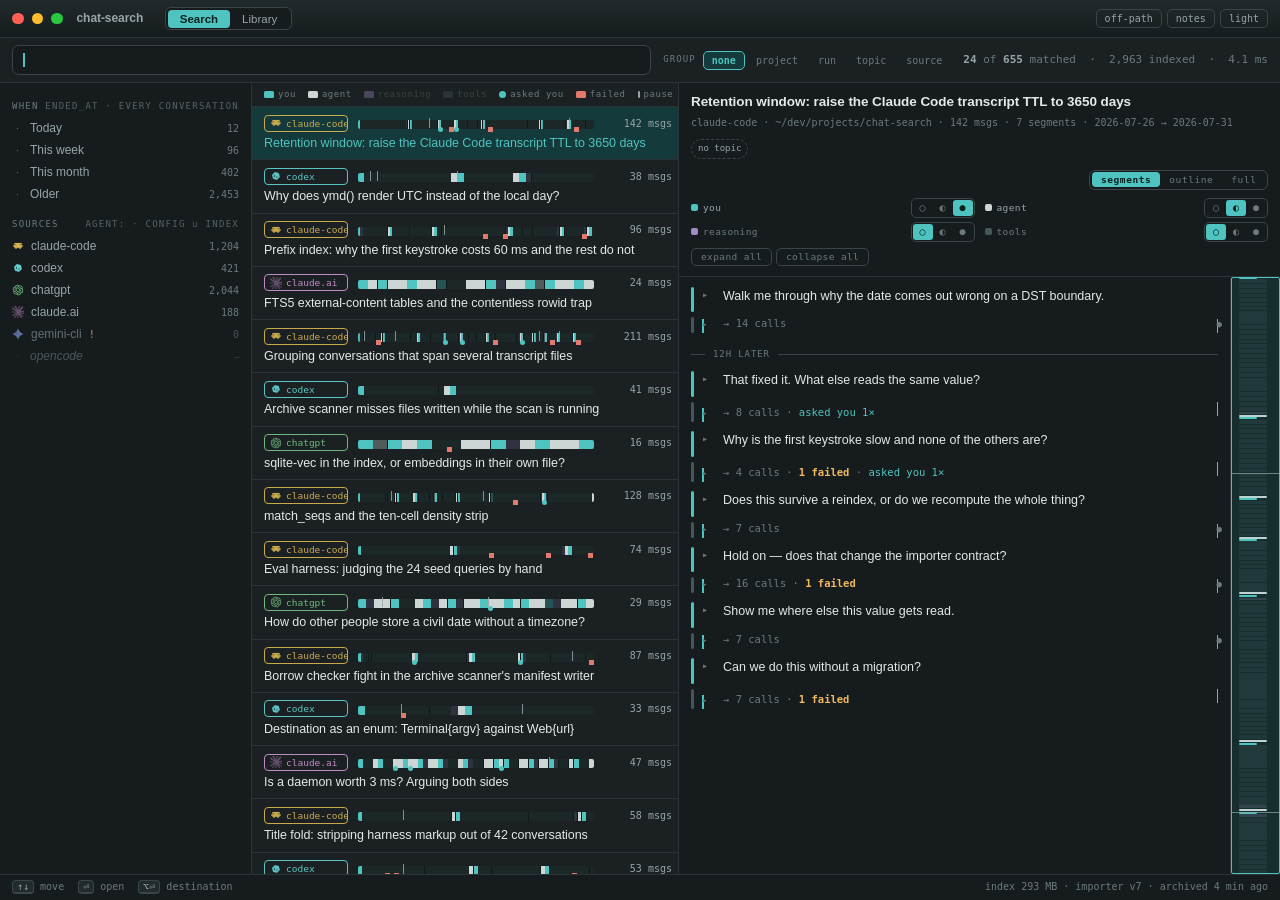
==== poc/ui/index.html @ 69c5f54f "poc(ui): interface prototype for a native surface, measured against the real index A throwaway mock " ====
<!doctype html>
<html lang="en">
<head>
<meta charset="utf-8" />
<meta name="viewport" content="width=device-width, initial-scale=1" />
<title>chat-search</title>
<meta name="description" content="Interface prototype for chat-search: a dense native surface over a personal AI conversation archive." />
<link rel="stylesheet" href="styles.css" />
</head>
<body>

<div class="app">

  <header class="tbar">
    <div class="lights"><i></i><i></i><i></i></div>
    <span class="tbar-title">chat-search</span>

    <!-- Two places, not four. Projects and Sittings were GROUP BY over the same set, so
         they became a control on the list; Library is the only genuinely different
         thing here, because it is the only part not derived from the index. -->
    <div class="views" id="views" role="group" aria-label="View" data-anno="views">
      <button type="button" data-view="search" aria-pressed="true">Search</button>
      <button type="button" data-view="library" aria-pressed="false">Library</button>
    </div>

    <div class="tbar-right">
      <button class="chip" id="btn-offpath" type="button" aria-pressed="false">off-path</button>
      <button class="chip warm" id="btn-anno" type="button" aria-pressed="false">notes</button>
      <button class="chip" id="btn-theme" type="button">light</button>
    </div>
  </header>

  <div class="sbar" id="sbar">
    <div class="qbox" id="qbox"></div>
    <div class="group" id="group" role="group" aria-label="Group by"></div>
    <div class="stat" id="stat"></div>
  </div>

  <div class="body">
    <aside class="sidebar" id="side"></aside>
    <main class="main" id="main"></main>
  </div>

  <footer class="fbar" id="fbar"></footer>

</div>

<div class="anno" id="anno" hidden></div>

<!-- Optional: written by export.py, gitignored. Absent by default; the prototype
     falls back to fixtures. A 404 here is expected and harmless. -->
<script src="real-data.js"></script>
<script src="data.js"></script>
<script src="app.js"></script>
</body>
</html>
---- poc/ui/styles.css ----
/* =============================================================================
   chat-search — interface prototype
   =============================================================================

   This is a mockup, not a document about one. The app fills the viewport; nothing
   scrolls except the panes that would scroll in the real thing.

   It renders in the system UI face at native metrics on purpose. Set a native app
   mock in a display face and it stops telling the truth about density, which is the
   only reason it exists. The one exception is the annotation overlay, which is
   commentary rather than product and is set in a serif so it reads as such.

   No CDN, no webfonts, no build step. macOS system faces with real fallbacks.
   ============================================================================= */

:root {
  color-scheme: dark;

  --bg:       #1b2123;
  --panel:    #161c1e;
  --panel-2:  #212a2c;
  --panel-3:  #283335;
  --ink:      #e3e9e9;
  --ink-2:    #97a5a6;
  --ink-3:    #6b7a7b;
  --rule:     #2a3335;
  --rule-2:   #3a4547;

  --sel:      #4ec3c0;
  --sel-bg:   #143a3b;
  --sel-ink:  #06201f;
  --hit:      #f0b95f;
  --hit-bg:   #4a3512;
  --err:      #e2796c;
  --ok:       #6fc98a;

  /* Four categories, four hues. Tools stay the quietest because they are 91% of the
     volume; prose is the signal. Amber is reserved for match, red for failure. */
  --k-user:   #4ec3c0;
  --k-agent:  #cdd6d4;
  --k-reason: #a58bc4;
  --k-tool:   #46565a;
  --k-tool-ink: #8fa0a3;
  --map-bg:   #10191a;

  /* Source marks. Rendered as CSS masks tinted with the palette above rather than as
     full-colour logos: two of the five ship as white-on-transparent (invisible on a
     light ground) and one ships on an opaque white square. Masking also keeps §7's rule
     that source identity is a discriminable categorical encoding, not brand colour —
     and it means the icon inherits the row's colour, so shape, hue and text label are
     three redundant channels rather than one.

     Inlined as data URIs because Chrome refuses file:// subresources, and this prototype
     has to open from disk without a server — the same constraint that made real-data a
     script rather than JSON. Regenerate with poc/ui/icons.py. */
  --ico-claude: url("[data-uri]");
  --ico-claude-code: url("[data-uri]");
  --ico-chatgpt: url("[data-uri]");
  --ico-codex: url("[data-uri]");
  --ico-gemini: url("[data-uri]");

  --src-claude-code: #d9b551;
  --src-codex:       #5fd3d0;
  --src-chatgpt:     #74c884;
  --src-claude-ai:   #cf93d4;
  --src-gemini:      #86abf3;

  --ui:     -apple-system, "SF Pro Text", "Helvetica Neue", sans-serif;
  --mono:   ui-monospace, "SF Mono", SFMono-Regular, Menlo, Consolas, monospace;
  --serif:  "Hoefler Text", "Iowan Old Style", Palatino, Georgia, serif;

  --ease: cubic-bezier(0.22, 0.61, 0.36, 1);
}

:root.light {
  color-scheme: light;

  --bg:       #fdfdfc;
  --panel:    #f1f4f4;
  --panel-2:  #e7ebeb;
  --panel-3:  #dbe1e1;
  --ink:      #101a1c;
  --ink-2:    #55666a;
  --ink-3:    #8a999b;
  --rule:     #dfe4e4;
  --rule-2:   #c4cdcd;

  --sel:      #0b5d63;
  --sel-bg:   #d6e8e8;
  --sel-ink:  #ffffff;
  --hit:      #a96a06;
  --hit-bg:   #ffe9b8;
  --err:      #a3322a;
  --ok:       #2f7a3e;

  --k-user:   #0b5d63;
  --k-agent:  #55666a;
  --k-reason: #7d5ba6;
  --k-tool:   #c8d2d2;
  --k-tool-ink: #5d6d70;
  --map-bg:   #eaeeee;

  --src-claude-code: #8a6a00;
  --src-codex:       #14707a;
  --src-chatgpt:     #2f7a3e;
  --src-claude-ai:   #8c4a93;
  --src-gemini:      #2b5bb5;
}

*, *::before, *::after { box-sizing: border-box; }

html, body {
  height: 100%;
  margin: 0;
  overflow: hidden;
}

body {
  background: var(--bg);
  color: var(--ink);
  font-family: var(--ui);
  font-size: 12.5px;
  line-height: 1.45;
  -webkit-font-smoothing: antialiased;
}

button { font-family: inherit; }

:focus-visible { outline: 2px solid var(--sel); outline-offset: -2px; border-radius: 3px; }

::-webkit-scrollbar { width: 9px; height: 9px; }
::-webkit-scrollbar-thumb { background: var(--rule-2); border-radius: 5px; }
::-webkit-scrollbar-track { background: transparent; }

/* ================================================================ shell === */

.app {
  height: 100%;
  display: grid;
  grid-template-rows: 38px auto 1fr 26px;
}

/* ------------------------------------------------------------ title bar --- */

.tbar {
  display: flex;
  align-items: center;
  gap: 12px;
  padding: 0 12px;
  background: linear-gradient(180deg, var(--panel-2), var(--panel));
  border-bottom: 1px solid var(--rule);
}

.lights { display: flex; gap: 8px; }
.lights i { width: 11.5px; height: 11.5px; border-radius: 50%; display: block; }
.lights i:nth-child(1) { background: #ff5f57; }
.lights i:nth-child(2) { background: #febc2e; }
.lights i:nth-child(3) { background: #28c840; }

.tbar-title {
  font-size: 12px;
  font-weight: 600;
  color: var(--ink-2);
  letter-spacing: -0.005em;
  margin-left: 2px;
}

/* view switcher — a real segmented control */
.views {
  display: inline-flex;
  background: var(--panel);
  border: 1px solid var(--rule-2);
  border-radius: 6px;
  padding: 1.5px;
  margin-left: 10px;
}

.views button {
  font-size: 11.5px;
  padding: 3px 12px;
  border: 0;
  border-radius: 4px;
  background: transparent;
  color: var(--ink-2);
  cursor: pointer;
  transition: background 0.14s var(--ease), color 0.14s var(--ease);
}
.views button:hover { color: var(--ink); }
.views button[aria-pressed="true"] {
  background: var(--sel);
  color: var(--sel-ink);
  font-weight: 600;
}

.tbar-right { margin-left: auto; display: flex; align-items: center; gap: 5px; }

.chip {
  font-family: var(--mono);
  font-size: 10px;
  color: var(--ink-2);
  background: transparent;
  border: 1px solid var(--rule-2);
  border-radius: 5px;
  padding: 3px 8px;
  cursor: pointer;
  transition: background 0.14s var(--ease), color 0.14s var(--ease), border-color 0.14s var(--ease);
}
.chip:hover { border-color: var(--ink-3); color: var(--ink); }
.chip[aria-pressed="true"] { background: var(--sel); border-color: var(--sel); color: var(--sel-ink); }
.chip.warm[aria-pressed="true"] { background: var(--hit); border-color: var(--hit); color: #2a1c04; }

/* ---------------------------------------------------------- search bar --- */

.sbar {
  display: flex;
  align-items: center;
  gap: 12px;
  padding: 7px 12px;
  border-bottom: 1px solid var(--rule);
  background: var(--bg);
}
.sbar[hidden] { display: none; }

.qbox {
  flex: 1;
  display: flex;
  align-items: center;
  gap: 5px;
  min-height: 30px;
  padding: 4px 10px;
  background: var(--panel);
  border: 1px solid var(--rule-2);
  border-radius: 7px;
  box-shadow: inset 0 1px 2px rgba(0,0,0,0.14);
  font-family: var(--mono);
  font-size: 12px;
}

.caret { width: 1.5px; height: 14px; background: var(--sel); animation: blink 1.15s steps(1) infinite; }
@keyframes blink { 50% { opacity: 0; } }

.tok {
  display: inline-flex;
  align-items: center;
  gap: 2px;
  border-radius: 4px;
  padding: 1.5px 3px 1.5px 6px;
  white-space: nowrap;
}
.tok.free  { color: var(--ink); padding-left: 0; }
.tok.facet { background: var(--sel-bg); color: var(--sel); }
.tok.facet b { font-weight: 600; opacity: 0.7; }
.tok.bad   { color: var(--err); text-decoration: line-through; }

/* A narrowing with no grammar in cs_core::query. It still belongs in the line — it is
   narrowing the list — but it cannot be typed, copied out or replayed, and a token that
   looks identical to `agent:` would claim otherwise. */
.tok.nogram {
  background: transparent;
  color: var(--ink-2);
  border: 1px dashed var(--rule-2);
  padding-top: 0.5px;
  padding-bottom: 0.5px;
}
.tok.nogram b { color: var(--ink-3); }

.tok .x {
  border: 0;
  background: transparent;
  color: currentColor;
  font-size: 12px;
  line-height: 1;
  padding: 0 3px;
  cursor: pointer;
  opacity: 0.5;
}
.tok .x:hover { opacity: 1; }

/* Grouping sits beside the query it modifies, not with the views: it is a property of
   this list, not a place to go. */
.group { display: inline-flex; align-items: center; gap: 2px; flex: none; }
.group[hidden] { display: none; }
.group-l {
  font-family: var(--mono);
  font-size: 9px;
  letter-spacing: 0.12em;
  text-transform: uppercase;
  color: var(--ink-3);
  margin-right: 5px;
}
.group button {
  font-family: var(--mono);
  font-size: 10px;
  padding: 3px 8px;
  border: 1px solid transparent;
  border-radius: 5px;
  background: transparent;
  color: var(--ink-3);
  cursor: pointer;
}
.group button:hover { color: var(--ink); border-color: var(--rule-2); }
.group button[aria-pressed="true"] {
  background: var(--sel-bg);
  border-color: var(--sel);
  color: var(--sel);
  font-weight: 600;
}

.stat {
  font-family: var(--mono);
  font-size: 11px;
  color: var(--ink-3);
  white-space: nowrap;
  font-variant-numeric: tabular-nums;
}
.stat b { color: var(--ink-2); font-weight: 600; }

/* ---------------------------------------------------------------- body --- */

.body { display: grid; grid-template-columns: 252px 1fr; min-height: 0; }
/* Library is not a view of the conversation set, so the facets do not narrow it. Drawing
   them beside it would repeat the defect this pass exists to fix: controls that look
   live and are not. */
.body.solo { grid-template-columns: 1fr; }
.sidebar[hidden] { display: none; }

.sidebar {
  background: var(--panel);
  border-right: 1px solid var(--rule);
  overflow-y: auto;
  padding: 4px 0 12px;
}

.main { min-width: 0; overflow: hidden; display: flex; flex-direction: column; }

/* ------------------------------------------------------------- sidebar --- */

.side-h {
  display: flex;
  align-items: center;
  font-family: var(--mono);
  font-size: 9px;
  letter-spacing: 0.14em;
  text-transform: uppercase;
  color: var(--ink-3);
  padding: 13px 12px 4px;
}
.side-h span:last-child { margin-left: auto; opacity: 0.75; }

.srow {
  display: flex;
  align-items: center;
  gap: 7px;
  width: 100%;
  text-align: left;
  padding: 4px 12px;
  background: transparent;
  border: 0;
  color: var(--ink-2);
  font-size: 12px;
  cursor: pointer;
  transition: background 0.12s var(--ease), color 0.12s var(--ease);
}
.srow:hover { background: var(--panel-2); color: var(--ink); }
.srow[aria-pressed="true"] { background: var(--sel-bg); color: var(--sel); font-weight: 600; }
.srow .n {
  margin-left: auto;
  font-family: var(--mono);
  font-size: 10px;
  color: var(--ink-3);
  font-variant-numeric: tabular-nums;
}
.srow.zero { opacity: 0.6; }
.srow.zero .warn { color: var(--hit); font-family: var(--mono); font-weight: 700; font-size: 10px; }
.srow.unconfigured { opacity: 0.42; font-style: italic; cursor: default; }

.swatch { width: 8px; height: 8px; border-radius: 2px; flex: none; }
.glyph { width: 11px; flex: none; font-size: 9px; color: var(--ink-3); text-align: center; }

/* ---------------------------------------------------- topic chips -------- */

.tgroup { padding: 0 10px 8px; }
.gname {
  display: block; font-family: var(--mono); font-size: 8.5px;
  letter-spacing: 0.12em; text-transform: uppercase;
  color: var(--ink-3); opacity: 0.72; margin: 5px 0 4px;
}

.tchip {
  display: inline-flex; align-items: baseline; gap: 5px;
  font-family: var(--mono); font-size: 9.5px; line-height: 1.5;
  padding: 2.5px 7px; margin: 0 3px 3px 0;
  border: 1px solid var(--rule-2); border-radius: 11px;
  background: transparent; color: var(--ink-2); cursor: pointer;
  max-width: 100%;
}
.tchip:hover { border-color: var(--ink-3); color: var(--ink); }
.tchip.on { background: var(--sel); border-color: var(--sel); color: var(--sel-ink); font-weight: 600; }
.tchip.dim { opacity: 0.4; }
.tchip .nm { overflow: hidden; text-overflow: ellipsis; white-space: nowrap; }
.tchip .c { opacity: 0.6; flex: none; }
.tchip.sm { font-size: 9px; padding: 2px 6px; }
.tchip.ghost { border-style: dashed; cursor: default; }

.srow.clearall { color: var(--hit); font-family: var(--mono); font-size: 10px; }

.pv-tags { margin-top: 8px; }

/* --------------------------------------------- timeline bottom drawer ---- */

.tldrawer {
  border-top: 1px solid var(--rule);
  background: var(--panel);
  padding: 7px 12px 9px;
}
.tld-h {
  display: flex; align-items: center; gap: 10px;
  font-family: var(--mono); font-size: 9.5px; color: var(--ink-3);
  margin-bottom: 6px;
}
.tld-h b { color: var(--ink-2); font-weight: 600; }
.tld-h .sp { margin-left: auto; }
.tld-btn {
  font-family: var(--mono); font-size: 9px; padding: 2px 7px; border-radius: 4px;
  border: 1px solid var(--rule-2); background: transparent; color: var(--ink-3); cursor: pointer;
}
.tld-btn:hover { color: var(--ink); border-color: var(--ink-3); }
.tld-btn.on { background: var(--sel); border-color: var(--sel); color: var(--sel-ink); }

.tld-track {
  position: relative; height: 42px;
  background: var(--map-bg); border: 1px solid var(--rule);
  border-radius: 5px; cursor: ew-resize; overflow: hidden;
}
/* Hits sit above the baseline, everything else below it: the drawer answers "when did
   this query land" as well as "when was I working". */
.tld-track .base { position: absolute; left: 0; right: 0; top: 50%; height: 1px; background: var(--rule-2); }
.tld-mark { position: absolute; width: 2px; border-radius: 1px; opacity: 0.85; }
.tld-mark.hit { background: var(--hit); }
.tld-sel {
  position: absolute; top: 0; bottom: 0;
  border-left: 1px solid var(--sel); border-right: 1px solid var(--sel);
  background: color-mix(in srgb, var(--sel) 13%, transparent);
}
.tld-ax { display: flex; justify-content: space-between; font-family: var(--mono);
          font-size: 8.5px; color: var(--ink-3); margin-top: 3px; }

/* ==================================================== view: search ======== */

/* 620 / 602: the title moved off the column grid onto its own line, so the list needs
   less width and the preview reaches a real reading measure (78ch at 12px). */
.searchshell { display: grid; grid-template-rows: minmax(0,1fr) auto; min-height: 0; flex: 1; }
.panes { display: grid; grid-template-columns: minmax(340px, 1fr) 602px; min-height: 0; }

.col { display: flex; flex-direction: column; min-width: 0; overflow: hidden; }
.col.preview { background: var(--panel); border-left: 1px solid var(--rule); }

.list { flex: 1; overflow-y: auto; }

.row {
  display: block;
  width: 100%;
  text-align: left;
  padding: 7px 12px 8px;
  background: transparent;
  border: 0;
  border-bottom: 1px solid var(--rule);
  color: var(--ink);
  cursor: pointer;
  transition: background 0.11s var(--ease);
}
.row:hover { background: var(--panel-2); }
.row[aria-selected="true"] { background: var(--sel-bg); }
.row[aria-selected="true"] .row-title { color: var(--sel); }

/* A grid, not a flex row: dir / msgs / age must sit at the same x on every row so
   the eye can run down a column. */
.row-meta {
  display: grid;
  grid-template-columns: 84px 236px minmax(0, 1fr) 58px 30px 20px;
  align-items: center;
  gap: 10px;
  margin-bottom: 3px;
}

.ico {
  width: 12px; height: 12px; flex: none; display: inline-block;
  background-color: currentColor;
  -webkit-mask: var(--ico) center / contain no-repeat;
  mask: var(--ico) center / contain no-repeat;
}
.ico.lg { width: 15px; height: 15px; }

.badge {
  display: inline-flex;
  align-items: center;
  gap: 4px;
  font-family: var(--mono);
  font-size: 9.5px;
  padding: 1.5px 5px;
  border-radius: 4px;
  border: 1px solid currentColor;
  white-space: nowrap;
  overflow: hidden;
  text-overflow: ellipsis;
  text-align: center;
  opacity: 0.92;
}

.dir, .msgs, .age {
  font-family: var(--mono);
  font-size: 10px;
  color: var(--ink-2);
  white-space: nowrap;
  font-variant-numeric: tabular-nums;
  overflow: hidden;
}
.msgs, .age { text-align: right; }
.fork { font-family: var(--mono); font-size: 10px; color: var(--ink-3); text-align: right; }

.row-title {
  font-size: 12.5px;
  font-weight: 500;
  line-height: 1.3;
  letter-spacing: -0.004em;
  white-space: nowrap;
  overflow: hidden;
  text-overflow: ellipsis;
}

/* Line 3: the true best match, framed with its provenance. 66-85% of hits land in
   tool traffic, so without the frame this reads as naked log spew. */
.row-snip {
  margin-top: 3px;
  font-size: 11.5px;
  line-height: 1.35;
  color: var(--ink-2);
  display: flex;
  gap: 6px;
  white-space: nowrap;
  overflow: hidden;
}
.row-snip .sig { flex: none; color: var(--ink-3); font-family: var(--mono); font-size: 10px; }
.row-snip .prov {
  flex: none;
  font-family: var(--mono);
  font-size: 10px;
  color: var(--k-tool-ink);
  background: var(--panel-2);
  border-radius: 3px;
  padding: 0 4px;
}
.row-snip .frag { overflow: hidden; text-overflow: ellipsis; font-style: italic; }
.row-snip mark { font-style: normal; }

/* ------------------------------------------------------------ the ribbon --- */
/* One graphic, two channels. Body is shape and is query-independent; ticks are
   matches and vanish when there is no query. Notches are >4h pauses or resumes. */

.ribbon { position: relative; width: 236px; height: 18px; }

.rb-track {
  position: absolute;
  left: 0; right: 0;
  top: 6px;
  height: 9px;
  background: var(--map-bg);
  border-radius: 2px;
  overflow: hidden;
}

.rb-band { position: absolute; top: 0; bottom: 0; }
.rb-band.user   { background: var(--k-user); }
.rb-band.agent  { background: var(--k-agent); }
.rb-band.tool   { background: var(--k-tool); }
.rb-band.reason { background: var(--k-reason); }
.rb-band.off    { opacity: 0.35; }
/* Hidden in the preview, still on the map — dimmed so the axis stays comparable
   between rows. */
.rb-band.dim    { opacity: 0.22; }

.rb-tick { position: absolute; top: 0; width: 2px; height: 4px; background: var(--hit); border-radius: 1px; }

.rb-mark { position: absolute; bottom: 0; height: 5px; width: 5px; font-size: 0; }
.rb-mark.q { background: var(--sel); border-radius: 50%; }
.rb-mark.x { background: var(--err); }

.rb-notch { position: absolute; top: 4px; bottom: 4px; width: 1px; background: var(--ink-2); opacity: 0.85; }

.ribbon-key {
  display: flex;
  gap: 12px;
  padding: 5px 12px;
  border-bottom: 1px solid var(--rule);
  font-family: var(--mono);
  font-size: 9px;
  letter-spacing: 0.06em;
  color: var(--ink-3);
  align-items: center;
}
.ribbon-key i { display: inline-block; width: 10px; height: 7px; border-radius: 1.5px; margin-right: 4px; vertical-align: -1px; }
.ribbon-key span { white-space: nowrap; }

/* ------------------------------------------------------------- preview --- */

.pv-head { padding: 10px 12px; border-bottom: 1px solid var(--rule); }
.pv-title { font-size: 13.5px; font-weight: 600; line-height: 1.3; letter-spacing: -0.005em; }
.pv-meta {
  font-family: var(--mono);
  font-size: 10px;
  color: var(--ink-3);
  margin-top: 5px;
  font-variant-numeric: tabular-nums;
}
.zoom { display: inline-flex; border: 1px solid var(--rule-2); border-radius: 6px; padding: 1.5px; margin-left: auto; }
.zoom button {
  font-family: var(--mono);
  font-size: 9.5px;
  letter-spacing: 0.06em;
  padding: 2px 9px;
  border: 0;
  border-radius: 4px;
  background: transparent;
  color: var(--ink-3);
  cursor: pointer;
}
.zoom button:hover { color: var(--ink); }
.zoom button[aria-pressed="true"] { background: var(--sel); color: var(--sel-ink); font-weight: 600; }

/* Per-kind fidelity: the primary control. The three zoom names are presets over
   these same four knobs. */
/* One explicit three-state control per kind, not a cycling chip: going from
   expanded back to collapsed used to require passing through hidden, so there was
   no direct "collapse all the tool calls" gesture. */
.fid {
  display: grid;
  grid-template-columns: repeat(2, minmax(0, 1fr));
  gap: 4px 10px;
  margin-top: 8px;
}

.fid-row { display: flex; align-items: center; gap: 6px; }

.fid-row .nm {
  display: inline-flex; align-items: center; gap: 5px;
  font-family: var(--mono); font-size: 9.5px; letter-spacing: 0.04em;
  color: var(--ink-3);
  flex: 1; min-width: 0;
}
.fid-row .nm i { width: 7px; height: 7px; border-radius: 2px; flex: none; }
.fid-row.on .nm { color: var(--ink-2); }

.fid-seg { display: inline-flex; border: 1px solid var(--rule-2); border-radius: 5px; padding: 1px; flex: none; }
.fid-seg button {
  font-family: var(--mono); font-size: 10px; line-height: 1;
  width: 20px; height: 16px;
  border: 0; border-radius: 3px;
  background: transparent; color: var(--ink-3); cursor: pointer;
  transition: background 0.13s var(--ease), color 0.13s var(--ease);
}
.fid-seg button:hover { color: var(--ink); }
.fid-seg button[aria-pressed="true"] { background: var(--sel); color: var(--sel-ink); }

.fid-all { display: flex; gap: 4px; margin-top: 6px; }
.fid-all button {
  font-family: var(--mono); font-size: 9.5px; letter-spacing: 0.04em;
  padding: 2.5px 9px;
  border: 1px solid var(--rule-2); border-radius: 5px;
  background: transparent; color: var(--ink-3); cursor: pointer;
}
.fid-all button:hover { border-color: var(--ink-3); color: var(--ink); }

/* A message whose level was overridden by clicking it directly. */
.blk .txt { cursor: pointer; }
.blk.ovr .gut { box-shadow: inset 0 0 0 1px var(--hit); }

.pv { display: grid; grid-template-columns: 1fr 50px; flex: 1; min-height: 0; }
.pv-body { overflow-y: auto; padding: 10px 12px 40px; font-size: 12.5px; }

/* Gutter spine: the categorical channel, so text contrast can stay identical for
   user and assistant. me9.1.1 — "do not privilege user turns". */
.blk { display: grid; grid-template-columns: 3px 13px minmax(0, 1fr); gap: 8px; margin-bottom: 2px; }
.blk .gut { border-radius: 2px; }
.blk.user   .gut { background: var(--k-user); }
.blk.agent  .gut { background: var(--k-agent); }
.blk.tool   .gut { background: var(--k-tool); }
.blk.reason .gut { background: var(--k-reason); }
.blk.err    .gut { background: var(--err); }

.blk .sig { font-family: var(--mono); font-size: 10px; color: var(--ink-3); padding-top: 1px; }
.blk .txt { min-width: 0; padding-bottom: 7px; line-height: 1.5; }

/* Equal contrast. Neither role is demoted. */
.blk.user .txt, .blk.agent .txt { color: var(--ink); }
.blk.tool .txt, .blk.reason .txt { font-family: var(--mono); font-size: 10.5px; color: var(--ink-3); }
.blk.err .txt { font-family: var(--mono); font-size: 10.5px; color: var(--err); }
.blk.off { opacity: 0.42; }
.blk.q .txt { color: var(--sel); }

mark { background: var(--hit-bg); color: var(--ink); border-radius: 2px; padding: 0 2px; }

/* structural boundary, drawn where a pause or a resume happened */
.brk {
  display: flex;
  align-items: center;
  gap: 8px;
  margin: 9px 0 10px;
  font-family: var(--mono);
  font-size: 9px;
  letter-spacing: 0.1em;
  text-transform: uppercase;
  color: var(--ink-3);
}
.brk::before, .brk::after { content: ""; height: 1px; background: var(--rule-2); flex: 1; }
.brk::before { max-width: 14px; }

/* segment summary, the coarse zoom stop */
.seg { margin-bottom: 3px; }
.seg-sum {
  display: grid;
  grid-template-columns: 3px 13px minmax(0, 1fr) auto;
  gap: 8px;
  width: 100%;
  text-align: left;
  background: transparent;
  border: 0;
  padding: 3px 0 6px;
  cursor: pointer;
  color: var(--ink-3);
  font-family: var(--mono);
  font-size: 10.5px;
  align-items: baseline;
}
.seg-sum:hover { color: var(--ink-2); }
.seg-sum .gut { background: var(--k-tool); border-radius: 2px; align-self: stretch; }
.seg-sum .caret { font-size: 9px; }
.seg-sum b { color: var(--hit); font-weight: 600; }
.seg-sum i { color: var(--sel); font-style: normal; }

.mm { position: relative; border-left: 1px solid var(--rule); background: var(--map-bg); cursor: pointer; }
.mm-band { position: absolute; left: 8px; border-radius: 1px; }
.mm-band.user   { background: var(--k-user); }
.mm-band.agent  { background: var(--k-agent); }
.mm-band.reason { background: var(--k-reason); }
.mm-band.tool   { background: var(--k-tool); }
.mm-band.off    { opacity: 0.3; }
.mm-band.dim    { opacity: 0.22; }
.mm-hit { position: absolute; right: 3px; width: 8px; height: 2.5px; background: var(--hit); border-radius: 1px; }
.mm-notch { position: absolute; left: 0; right: 0; height: 1px; background: var(--ink-2); opacity: 0.7; }
.mm-view {
  position: absolute; left: 0; right: 0;
  border: 1px solid var(--sel);
  background: color-mix(in srgb, var(--sel) 12%, transparent);
  border-radius: 2px;
  pointer-events: none;
}

/* ================================================ view: workspace ========= */

.ws { flex: 1; overflow-y: auto; padding: 18px 20px 40px; }

.ws-h {
  display: flex;
  align-items: baseline;
  gap: 10px;
  margin: 0 0 12px;
}
.ws-h h2 { margin: 0; font-size: 14px; font-weight: 600; letter-spacing: -0.008em; }
.ws-h .sub {
  font-family: var(--mono);
  font-size: 10px;
  color: var(--ink-3);
  font-variant-numeric: tabular-nums;
}
.ws-h .sub b { color: var(--ink-2); font-weight: 600; }

.ws-sec + .ws-sec { margin-top: 30px; }

.cards { display: grid; grid-template-columns: repeat(auto-fill, minmax(290px, 1fr)); gap: 12px; }

.card {
  border: 1px solid var(--rule);
  border-radius: 9px;
  background: var(--panel);
  padding: 12px 13px 13px;
  display: flex;
  flex-direction: column;
  gap: 9px;
  text-align: left;
  transition: border-color 0.18s var(--ease), transform 0.18s var(--ease), opacity 0.25s var(--ease);
}
.card.collection { cursor: pointer; }
.card.collection:hover { border-color: var(--rule-2); transform: translateY(-1px); }
.card.collection[aria-pressed="true"] { border-color: var(--sel); background: var(--sel-bg); }

/* A proposal is visibly provisional: dashed, and it has to be acted on. */
.card.proposal { border-style: dashed; border-color: var(--rule-2); background: transparent; }
.card.proposal.going { opacity: 0; transform: scale(0.97); }

.card-t { font-size: 13px; font-weight: 600; letter-spacing: -0.005em; line-height: 1.3; }
.card-t .n { font-family: var(--mono); font-weight: 400; font-size: 10.5px; color: var(--ink-3); margin-left: 6px; }

/* the rule, stated rather than implied */
.rule-line {
  font-family: var(--mono);
  font-size: 10px;
  color: var(--ink-3);
  line-height: 1.55;
  background: var(--map-bg);
  border-radius: 5px;
  padding: 6px 8px;
}
.rule-line .q { color: var(--sel); }
.rule-line .p { color: var(--ok); }
.rule-line .x { color: var(--err); }
.rule-line .eq { color: var(--ink-2); }

/* source composition — the cross-tool claim, made visible */
.compo { display: flex; height: 7px; border-radius: 4px; overflow: hidden; gap: 1.5px; }
.compo i { display: block; }

.compo-key { display: flex; flex-wrap: wrap; gap: 4px 11px; font-family: var(--mono); font-size: 9.5px; color: var(--ink-3); }
.compo-key span { display: inline-flex; align-items: center; gap: 4px; }
.compo-key i { width: 7px; height: 7px; border-radius: 2px; }
.compo-key i.ico { width: 11px; height: 11px; border-radius: 0; }

.terms { display: flex; flex-wrap: wrap; gap: 4px; }
.term {
  font-family: var(--mono);
  font-size: 9.5px;
  padding: 2px 6px;
  border-radius: 4px;
  background: var(--panel-2);
  color: var(--ink-2);
}

.card-actions { display: flex; gap: 6px; margin-top: 2px; }

.btn {
  font-size: 11.5px;
  padding: 4px 11px;
  border-radius: 6px;
  border: 1px solid var(--rule-2);
  background: transparent;
  color: var(--ink-2);
  cursor: pointer;
  transition: background 0.14s var(--ease), color 0.14s var(--ease), border-color 0.14s var(--ease);
}
.btn:hover { border-color: var(--ink-3); color: var(--ink); }
.btn.primary { background: var(--sel); border-color: var(--sel); color: var(--sel-ink); font-weight: 600; }
.btn.primary:hover { filter: brightness(1.08); }

.empty {
  border: 1px dashed var(--rule-2);
  border-radius: 9px;
  padding: 22px;
  text-align: center;
  color: var(--ink-3);
  font-size: 12px;
}
.empty b { display: block; color: var(--ink-2); font-weight: 600; margin-bottom: 4px; font-size: 12.5px; }

/* collection detail */
.detail { margin-top: 12px; border: 1px solid var(--sel); border-radius: 9px; overflow: hidden; }
.detail-h {
  display: flex; align-items: center; gap: 10px;
  padding: 9px 12px;
  background: var(--sel-bg);
  border-bottom: 1px solid var(--rule);
}
.detail-h .t { font-size: 12.5px; font-weight: 600; color: var(--sel); }
.detail-h .m { font-family: var(--mono); font-size: 10px; color: var(--ink-2); margin-left: auto; }

.member {
  display: grid;
  grid-template-columns: 84px 1fr 76px 62px;
  gap: 10px;
  align-items: center;
  padding: 5px 12px;
  border-bottom: 1px solid var(--rule);
  font-size: 12px;
}
.member:last-child { border-bottom: 0; }
.member .why {
  font-family: var(--mono);
  font-size: 9.5px;
  padding: 1.5px 5px;
  border-radius: 4px;
  text-align: center;
}
.why.matched { background: var(--sel-bg); color: var(--sel); }
.why.pinned  { background: color-mix(in srgb, var(--ok) 20%, transparent); color: var(--ok); }

/* ================================================== view: projects ======== */
/* An accordion, not master/detail. The header stays a single dense line at every state
   so the list reads as a list; everything the old right-hand pane held moves into the
   band that opens beneath it. */

.pj-list { padding-bottom: 40px; }

.pj { border-bottom: 1px solid var(--rule); }
.pj.open { background: var(--panel-2); }

.pj-head {
  display: grid;
  /* 130px on the date column, not 108: a span crossing a year renders
     "Oct 25 ’25 – Aug 2" and the narrower cell clipped it to "Oct 25 ’25 – Aug". */
  grid-template-columns: 14px minmax(0, 1fr) auto 76px 130px 76px;
  align-items: center;
  gap: 10px;
  width: 100%;
  padding: 8px 12px;
  background: transparent;
  border: 0;
  color: var(--ink);
  text-align: left;
  cursor: pointer;
  transition: background 0.11s var(--ease);
}
.pj-head:hover { background: var(--panel-2); }
.pj.open .pj-head { background: transparent; }

.pj-head .tw {
  font-size: 9px;
  color: var(--ink-3);
  transition: transform 0.13s var(--ease);
  transform-origin: 45% 50%;
}
.pj-head[aria-expanded="true"] .tw { transform: rotate(90deg); color: var(--sel); }

.pj-head .nm {
  font-family: var(--mono);
  font-size: 12px;
  font-weight: 600;
  letter-spacing: -0.01em;
  white-space: nowrap;
  overflow: hidden;
  text-overflow: ellipsis;
}
.pj.open .pj-head .nm { color: var(--sel); }

.pj-head .srcs { display: inline-flex; gap: 3px; }
.badge.tiny { font-size: 0; padding: 2px; gap: 0; border-radius: 3px; }
.badge.tiny .ico { width: 10px; height: 10px; }
.badge.tiny span { display: none; }

.pj-head .cnt, .pj-head .when {
  font-family: var(--mono);
  font-size: 10px;
  color: var(--ink-3);
  font-variant-numeric: tabular-nums;
  white-space: nowrap;
}
.pj-head .cnt { text-align: right; }
.pj-head .cnt b { color: var(--ink); font-weight: 600; }
.pj-head .cnt i { font-style: normal; opacity: 0.65; font-size: 9px; }

/* Activity, not volume: 26 weeks of the sample so a dormant project and a live one are
   distinguishable before you open either. */
.spark { display: inline-flex; align-items: flex-end; gap: 1px; height: 14px; }
.spark i { width: 2px; background: var(--k-agent); border-radius: 0.5px; opacity: 0.75; }
.spark i.z { background: var(--ink-3); opacity: 0.25; }
.pj.open .spark i { opacity: 1; }

.pj-body { padding-bottom: 6px; }

.pj-band {
  padding: 2px 12px 10px 36px;
  border-bottom: 1px solid var(--rule);
  margin-bottom: 2px;
}
.pj-path {
  font-family: var(--mono);
  font-size: 10px;
  color: var(--ink-3);
  margin-bottom: 7px;
  overflow: hidden;
  text-overflow: ellipsis;
  white-space: nowrap;
}
.pj-sec { display: flex; flex-wrap: wrap; align-items: center; gap: 3px; margin-bottom: 5px; }
.pj-sec .gname { margin: 0 6px 0 0; flex: none; width: 38px; }
.pj-sec .tchip { margin: 0; max-width: 260px; }

.pj-nums {
  gap: 14px;
  font-family: var(--mono);
  font-size: 9.5px;
  color: var(--ink-3);
  margin: 7px 0 0;
  padding-left: 44px;
}
.pj-nums .q { color: var(--sel); }
.pj-nums .e { color: var(--err); }

/* A run divider is a label, not a control. Making it collapsible would imply the rows
   under it are optional, and they are the only thing on the screen that is not. */
.pj-run {
  display: flex;
  align-items: center;
  gap: 8px;
  padding: 9px 12px 4px 36px;
  font-family: var(--mono);
  font-size: 9px;
  letter-spacing: 0.08em;
  text-transform: uppercase;
  color: var(--ink-3);
}
.pj-run .d { color: var(--ink-2); }
.pj-run .n { opacity: 0.6; }
.pj-run::after { content: ""; height: 1px; background: var(--rule-2); flex: 1; }

.pj-body .row { padding-left: 36px; border-bottom: 0; }
.pj-body .row:hover { background: var(--panel); }

.pj-more, .pj-tail {
  display: flex;
  align-items: center;
  gap: 8px;
  width: 100%;
  background: transparent;
  border: 0;
  color: var(--ink-3);
  font-family: var(--mono);
  font-size: 10px;
  cursor: pointer;
  text-align: left;
}
.pj-more { padding: 8px 12px 4px 36px; }
.pj-more .go { color: var(--sel); margin-left: auto; }
.pj-more:hover .go { text-decoration: underline; }

.pj-tail { padding: 9px 12px; border-bottom: 1px solid var(--rule); }
.pj-tail:hover { color: var(--ink-2); background: var(--panel-2); }
.pj-tail .tw { font-size: 9px; transition: transform 0.13s var(--ease); }
.pj-tail[aria-expanded="true"] .tw { transform: rotate(90deg); }
.pj-tail .n { margin-left: auto; font-variant-numeric: tabular-nums; }
.pj.small .pj-head { padding-left: 24px; }

/* Bands carry one line of explanation where the number alone would mislead. */
.note-in {
  font-size: 11.5px;
  line-height: 1.55;
  color: var(--ink-3);
  max-width: 74ch;
  display: block;
}

/* A group header can be labelled with what kind of group it is — a mode facet, a
   cross-tool run, the untagged residue — where that changes how to read the count. */
.pj-head .tag {
  font-family: var(--mono);
  font-size: 8.5px;
  letter-spacing: 0.06em;
  text-transform: uppercase;
  padding: 1.5px 5px;
  border-radius: 3px;
  border: 1px solid var(--rule-2);
  color: var(--ink-3);
  flex: none;
}
.pj-head .tag.warn { border-color: var(--hit); color: var(--hit); }

.srow.muted { color: var(--ink-3); font-family: var(--mono); font-size: 10px; }

/* The drawer's way back to the project it belongs to. */
.pv-proj {
  border: 0;
  padding: 0;
  background: transparent;
  font: inherit;
  color: var(--sel);
  cursor: pointer;
  border-bottom: 1px dotted currentColor;
}
.pv-proj:hover { color: var(--ink); }

/* ================================================== view: library ========= */
/* The only surface here that is not derived from the index. Everything else can be
   rebuilt by `rm index.db && cs index`; this is what cannot. */

.library { flex: 1; overflow-y: auto; padding: 16px 20px 40px; max-width: 940px; }

.lib-sec + .lib-sec { margin-top: 26px; }
.lib-h { display: flex; align-items: baseline; gap: 10px; margin-bottom: 9px; }
.lib-h b { font-size: 13px; font-weight: 600; letter-spacing: -0.008em; }
.lib-h span { font-family: var(--mono); font-size: 10px; color: var(--ink-3); }

.lib-row {
  display: grid;
  grid-template-columns: 210px minmax(0, 1fr) 44px auto;
  align-items: center;
  gap: 12px;
  padding: 7px 10px;
  border-bottom: 1px solid var(--rule);
  font-size: 12.5px;
}
.lib-row:hover { background: var(--panel-2); }
.lib-row .t { font-weight: 500; overflow: hidden; text-overflow: ellipsis; white-space: nowrap; }
.lib-row .rule {
  font-family: var(--mono);
  font-size: 10px;
  color: var(--ink-3);
  overflow: hidden;
  text-overflow: ellipsis;
  white-space: nowrap;
}
.lib-row .n {
  font-family: var(--mono);
  font-size: 10px;
  color: var(--ink-2);
  text-align: right;
  font-variant-numeric: tabular-nums;
}
.lib-row .acts { display: inline-flex; gap: 4px; }
.lib-row .acts button {
  font-family: var(--mono);
  font-size: 9.5px;
  padding: 2.5px 8px;
  border-radius: 5px;
  border: 1px solid var(--rule-2);
  background: transparent;
  color: var(--ink-2);
  cursor: pointer;
}
.lib-row .acts button:hover { border-color: var(--sel); color: var(--sel); }
.lib-row .acts button:disabled { opacity: 0.4; cursor: default; }
.lib-row .acts button:disabled:hover { border-color: var(--rule-2); color: var(--ink-2); }

.library .empty { text-align: left; padding: 16px 18px; }
.library .empty span { display: block; max-width: 76ch; line-height: 1.55; }

/* ================================================== view: sittings ======== */

.sittings { flex: 1; overflow-y: auto; padding: 16px 20px 40px; }

.day + .day { margin-top: 26px; }

.day-h {
  display: flex;
  align-items: baseline;
  gap: 10px;
  padding-bottom: 8px;
  border-bottom: 1px solid var(--rule);
  margin-bottom: 12px;
}
.day-h b { font-size: 13.5px; font-weight: 600; letter-spacing: -0.008em; }
.day-h .w { font-family: var(--mono); font-size: 10.5px; color: var(--ink-3); }
.day-h .m { margin-left: auto; font-family: var(--mono); font-size: 10px; color: var(--ink-3); font-variant-numeric: tabular-nums; }

.sit-row { display: grid; grid-template-columns: 46px 16px minmax(0, 1fr); gap: 10px; }

.sit-time {
  font-family: var(--mono);
  font-size: 10px;
  color: var(--ink-3);
  text-align: right;
  padding-top: 9px;
  font-variant-numeric: tabular-nums;
}

.spine { position: relative; }
.spine::before { content: ""; position: absolute; left: 7px; top: 0; bottom: 0; width: 1px; background: var(--rule-2); }
.sit-row:first-of-type .spine::before { top: 13px; }
.sit-row.last .spine::before { bottom: calc(100% - 13px); }

.dot {
  position: absolute;
  left: 2px; top: 9px;
  width: 11px; height: 11px;
  border-radius: 50%;
  border: 2.5px solid var(--bg);
  z-index: 1;
}

.sit-card {
  display: block;
  width: 100%;
  text-align: left;
  margin: 3px 0 8px;
  padding: 7px 10px 8px;
  background: var(--panel);
  border: 1px solid var(--rule);
  border-left: 2px solid;
  border-radius: 0 7px 7px 0;
  cursor: pointer;
  transition: background 0.16s var(--ease), transform 0.16s var(--ease);
}
.sit-card:hover { background: var(--panel-2); transform: translateX(3px); }
.sit-card[aria-selected="true"] { background: var(--sel-bg); border-color: var(--sel); }
.sit-card[aria-selected="true"] .sit-t { color: var(--sel); }
/* A sitting drawn from fixtures has no conversation behind it, so the card says so by
   not being a target rather than by opening an empty drawer. */
.sit-card:disabled { cursor: default; opacity: 0.72; }
.sit-card:disabled:hover { background: var(--panel); transform: none; }

.sit-t { font-size: 12.5px; color: var(--ink); line-height: 1.35; }
.sit-m {
  display: flex; flex-wrap: wrap; align-items: center; gap: 10px;
  margin-top: 5px;
  font-family: var(--mono);
  font-size: 9.5px;
  color: var(--ink-3);
}

.gap-row { font-family: var(--mono); font-size: 9px; letter-spacing: 0.1em; color: var(--ink-3); padding: 2px 0; }

.handoff {
  font-family: var(--mono);
  font-size: 9px;
  letter-spacing: 0.06em;
  color: var(--hit);
  border: 1px solid var(--hit);
  border-radius: 4px;
  padding: 1px 5px;
}

/* Shared map renderer at card scale, used by the sittings view. Restored here: the
   rule was lost when the search-view block was rewritten. */
.micro {
  position: relative;
  width: 76px; height: 13px;
  background: var(--map-bg);
  border-radius: 3px;
  overflow: hidden;
  display: inline-block;
  vertical-align: -2px;
}
.micro i { position: absolute; bottom: 0; display: block; }
.micro i.user   { background: var(--k-user); }
.micro i.agent  { background: var(--k-agent); }
.micro i.reason { background: var(--k-reason); }
.micro i.tool   { background: var(--k-tool); }
.micro i.hit    { top: 0; bottom: auto; height: 3px; background: var(--hit); }

/* ---------------------------------------------------------- status bar --- */

.fbar {
  display: flex;
  align-items: center;
  gap: 14px;
  padding: 0 12px;
  border-top: 1px solid var(--rule);
  background: var(--panel);
  font-family: var(--mono);
  font-size: 10px;
  color: var(--ink-3);
}
.fbar kbd {
  font-family: var(--mono);
  background: var(--panel-2);
  border: 1px solid var(--rule-2);
  border-bottom-width: 2px;
  border-radius: 4px;
  padding: 0 4px;
  color: var(--ink-2);
}
.fbar .sp { margin-left: auto; }

/* ============================================ annotation overlay ========== */
/* Commentary, not product — hence the serif. Off by default, and it never
   intercepts a click meant for the interface underneath it. */

.anno {
  position: fixed;
  inset: 0;
  z-index: 50;
  pointer-events: none;
}
.anno[hidden] { display: none; }

.anno::before {
  content: "";
  position: absolute;
  inset: 0;
  background: rgba(4, 8, 9, 0.55);
  animation: fade 0.25s var(--ease);
}
:root.light .anno::before { background: rgba(240, 244, 244, 0.6); }
@keyframes fade { from { opacity: 0; } }

.pin {
  position: absolute;
  width: 20px; height: 20px;
  border-radius: 50%;
  background: var(--hit);
  color: #221802;
  font-family: var(--mono);
  font-size: 10.5px;
  font-weight: 700;
  display: flex; align-items: center; justify-content: center;
  transform: translate(-50%, -50%);
  box-shadow: 0 0 0 3px rgba(240, 185, 95, 0.25);
  animation: pop 0.3s var(--ease) backwards;
}
@keyframes pop { from { transform: translate(-50%, -50%) scale(0.4); opacity: 0; } }

.halo {
  position: absolute;
  border: 1px solid var(--hit);
  border-radius: 5px;
  background: rgba(240, 185, 95, 0.07);
}

.note {
  position: absolute;
  width: 264px;
  background: var(--panel);
  border: 1px solid var(--hit);
  border-radius: 8px;
  padding: 9px 11px 10px;
  box-shadow: 0 8px 28px rgba(0,0,0,0.45);
  animation: pop2 0.3s var(--ease) backwards;
}
@keyframes pop2 { from { opacity: 0; transform: translateY(5px); } }

.note b {
  display: block;
  font-family: var(--serif);
  font-size: 13.5px;
  font-weight: 600;
  line-height: 1.25;
  color: var(--ink);
  margin-bottom: 4px;
}
.note p {
  margin: 0;
  font-family: var(--serif);
  font-size: 12px;
  line-height: 1.5;
  color: var(--ink-2);
}
.note code { font-family: var(--mono); font-size: 10.5px; color: var(--hit); }

.anno-hint {
  position: absolute;
  left: 50%; bottom: 18px;
  transform: translateX(-50%);
  font-family: var(--mono);
  font-size: 10px;
  color: var(--ink-2);
  background: var(--panel);
  border: 1px solid var(--rule-2);
  border-radius: 6px;
  padding: 5px 11px;
  pointer-events: auto;
}

@media (prefers-reduced-motion: reduce) {
  *, *::before, *::after { animation: none !important; transition: none !important; }
}
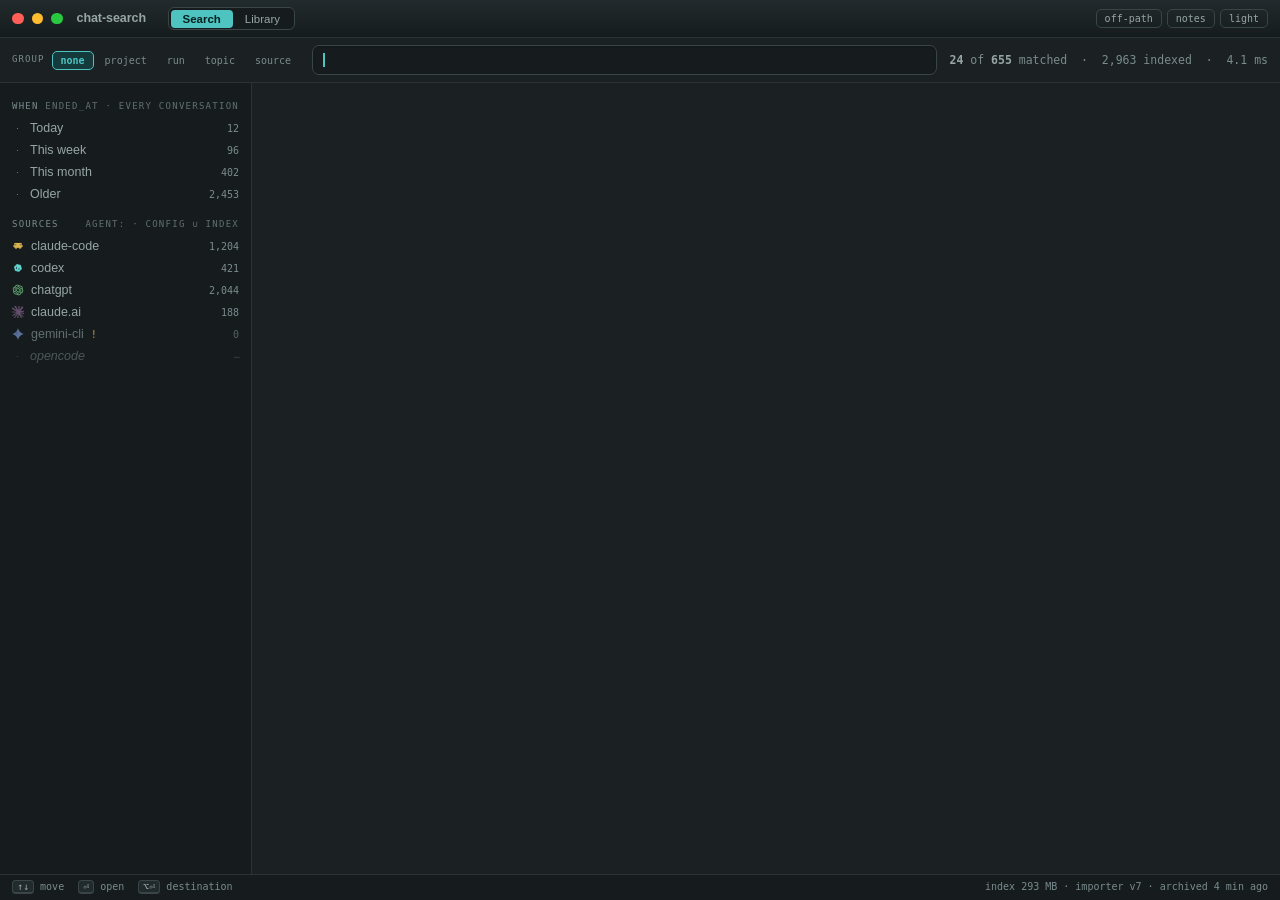
==== commit c688a6b5: "poc(ui): the component gallery and the design brief Committed as found in the working tree, ahead of" ====
--- a/poc/ui/index.html
+++ b/poc/ui/index.html
@@ -31,8 +31,8 @@
   </header>
 
   <div class="sbar" id="sbar">
+    <div class="group" id="group" role="group" aria-label="Group by"></div>
     <div class="qbox" id="qbox"></div>
-    <div class="group" id="group" role="group" aria-label="Group by"></div>
     <div class="stat" id="stat"></div>
   </div>
 
--- a/poc/ui/styles.css
+++ b/poc/ui/styles.css
@@ -22,7 +22,10 @@
   --panel-3:  #283335;
   --ink:      #e3e9e9;
   --ink-2:    #97a5a6;
-  --ink-3:    #6b7a7b;
+  /* 4.6:1 on --bg. Was 3.64 in dark and 2.90 in light, at 9-11px, on a tier that
+     carries date spans, group counts, section labels, the stat line and the footer —
+     real information, below the 4.5:1 AA floor for text that size. */
+  --ink-3:    #7a8b8e;
   --rule:     #2a3335;
   --rule-2:   #3a4547;
 
@@ -34,12 +37,32 @@
   --err:      #e2796c;
   --ok:       #6fc98a;
 
-  /* Four categories, four hues. Tools stay the quietest because they are 91% of the
-     volume; prose is the signal. Amber is reserved for match, red for failure. */
-  --k-user:   #4ec3c0;
-  --k-agent:  #cdd6d4;
-  --k-reason: #a58bc4;
-  --k-tool:   #46565a;
+  /* Four categories on a luminance ramp, with hue as the redundant second channel.
+     Measured: the previous palette separated the kinds by hue but not by luminance —
+     agent/reasoning were 2.00 apart in dark and 1.12 in light, i.e. the same colour —
+     and hue is the channel that degrades fastest at the 2px width these bands are drawn
+     at. §7's rule is "nothing encoded in colour alone"; kind *is* encoded in colour
+     alone here, so that colour has to carry it on the strong channel.
+
+     Ratios against --map-bg: tool 2.2, reasoning 4.0, user 7.2, agent 13.0 — an even
+     ~1.8x per step, which is the widest even spacing four levels fit into the range.
+     Tools stay quietest because they are 66-85% of the volume; agent prose is brightest
+     because it is what you are usually looking for. Amber stays reserved for match, red
+     for failure. Solved rather than picked; see NOTES §3. */
+  --k-user:   #2bb6b2;
+  --k-agent:  #d6dddc;
+  --k-reason: #9361bf;
+  --k-tool:   #425258;
+  /* Sub-shades inside the tool band, by what the call was *for*. Deliberately narrow —
+     1.29x and 1.42x apart — because the primary read (tool vs prose vs reasoning) has to
+     stay on the main ramp: these only need to say "something changed here", not be
+     independently decodable at 2px. `run` is the tool colour itself, so an ordinary
+     agentic run looks exactly as it did; `change` lifts, because a patch landing inside
+     a wall of exec is the event worth spotting. The glyph in the preview carries the
+     distinction where there is room for it. */
+  --act-look:   #354146;
+  --act-run:    #425258;
+  --act-change: #486d65;
   --k-tool-ink: #8fa0a3;
   --map-bg:   #10191a;
 
@@ -81,7 +104,7 @@
   --panel-3:  #dbe1e1;
   --ink:      #101a1c;
   --ink-2:    #55666a;
-  --ink-3:    #8a999b;
+  --ink-3:    #677779;
   --rule:     #dfe4e4;
   --rule-2:   #c4cdcd;
 
@@ -93,10 +116,15 @@
   --err:      #a3322a;
   --ok:       #2f7a3e;
 
-  --k-user:   #0b5d63;
-  --k-agent:  #55666a;
-  --k-reason: #7d5ba6;
-  --k-tool:   #c8d2d2;
+  /* The same ramp, achieved by going darker: on a light track, contrast is distance
+     from white. Ratios against --map-bg match the dark theme to two decimals. */
+  --k-user:   #145654;
+  --k-agent:  #202726;
+  --k-reason: #905dbd;
+  --k-tool:   #91a5ac;
+  --act-look:   #abbac0;
+  --act-run:    #91a5ac;
+  --act-change: #608f86;
   --k-tool-ink: #5d6d70;
   --map-bg:   #eaeeee;
 
@@ -158,7 +186,7 @@
 .lights i:nth-child(3) { background: #28c840; }
 
 .tbar-title {
-  font-size: 12px;
+  font-size: 12.5px;
   font-weight: 600;
   color: var(--ink-2);
   letter-spacing: -0.005em;
@@ -233,7 +261,7 @@
   border-radius: 7px;
   box-shadow: inset 0 1px 2px rgba(0,0,0,0.14);
   font-family: var(--mono);
-  font-size: 12px;
+  font-size: 12.5px;
 }
 
 .caret { width: 1.5px; height: 14px; background: var(--sel); animation: blink 1.15s steps(1) infinite; }
@@ -268,7 +296,7 @@
   border: 0;
   background: transparent;
   color: currentColor;
-  font-size: 12px;
+  font-size: 12.5px;
   line-height: 1;
   padding: 0 3px;
   cursor: pointer;
@@ -277,7 +305,8 @@
 .tok .x:hover { opacity: 1; }
 
 /* Grouping sits beside the query it modifies, not with the views: it is a property of
-   this list, not a place to go. */
+   this list, not a place to go. It leads the bar so the line reads in the order it
+   applies — group by project, then narrow with the query. */
 .group { display: inline-flex; align-items: center; gap: 2px; flex: none; }
 .group[hidden] { display: none; }
 .group-l {
@@ -308,7 +337,7 @@
 
 .stat {
   font-family: var(--mono);
-  font-size: 11px;
+  font-size: 11.5px;
   color: var(--ink-3);
   white-space: nowrap;
   font-variant-numeric: tabular-nums;
@@ -357,7 +386,7 @@
   background: transparent;
   border: 0;
   color: var(--ink-2);
-  font-size: 12px;
+  font-size: 12.5px;
   cursor: pointer;
   transition: background 0.12s var(--ease), color 0.12s var(--ease);
 }
@@ -381,14 +410,14 @@
 
 .tgroup { padding: 0 10px 8px; }
 .gname {
-  display: block; font-family: var(--mono); font-size: 8.5px;
+  display: block; font-family: var(--mono); font-size: 9px;
   letter-spacing: 0.12em; text-transform: uppercase;
   color: var(--ink-3); opacity: 0.72; margin: 5px 0 4px;
 }
 
 .tchip {
   display: inline-flex; align-items: baseline; gap: 5px;
-  font-family: var(--mono); font-size: 9.5px; line-height: 1.5;
+  font-family: var(--mono); font-size: 9px; line-height: 1.5;
   padding: 2.5px 7px; margin: 0 3px 3px 0;
   border: 1px solid var(--rule-2); border-radius: 11px;
   background: transparent; color: var(--ink-2); cursor: pointer;
@@ -404,7 +433,43 @@
 
 .srow.clearall { color: var(--hit); font-family: var(--mono); font-size: 10px; }
 
-.pv-tags { margin-top: 8px; }
+/* What the conversation did, and where it landed. Both are free: the act comes from the
+   tool name, and the paths were already mined for the project rollup and thrown away at
+   conversation scale. */
+.pv-work { margin-top: 9px; display: flex; flex-direction: column; gap: 4px; }
+.pv-acts { display: flex; flex-wrap: wrap; align-items: center; gap: 4px; }
+.pv-acts .gname { width: 46px; flex: none; margin: 0; }
+.pv-acts .n {
+  font-family: var(--mono); font-size: 9px; color: var(--ink-3);
+  margin-right: 4px; font-variant-numeric: tabular-nums;
+}
+.pv-acts .tchip { margin: 0; max-width: 200px; }
+
+.act {
+  display: inline-flex; align-items: center; gap: 4px;
+  font-family: var(--mono); font-size: 9px; letter-spacing: 0.04em;
+  padding: 1.5px 7px; border-radius: 10px;
+  border: 1px solid var(--rule-2); color: var(--ink-2);
+}
+.act i { font-style: normal; font-size: 10px; line-height: 1; opacity: 0.8; }
+.act b { font-weight: 600; color: var(--ink-3); font-variant-numeric: tabular-nums; }
+.act.run    { border-color: var(--act-run); }
+.act.change { border-color: var(--act-change); color: var(--ink); }
+.act.look   { border-color: var(--act-look); }
+.act.steer  { border-color: var(--sel); color: var(--sel); }
+.act.sub    { border-color: var(--hit); color: var(--hit); }
+.act.sub b  { color: var(--hit); opacity: 0.75; }
+
+/* The same distinction in the gutter, where there is room for it to read. */
+.blk.a-look   .gut { background: var(--act-look); }
+.blk.a-run    .gut { background: var(--act-run); }
+.blk.a-change .gut { background: var(--act-change); }
+.blk.a-steer  .gut { background: var(--sel); }
+
+.pv-tags { margin-top: 8px; display: flex; flex-wrap: wrap; gap: 3px; }
+.pv-tags .tchip { margin: 0; }
+.tchip.more { border-style: dashed; color: var(--ink-3); }
+.tchip.more:hover { color: var(--sel); border-color: var(--sel); }
 
 /* --------------------------------------------- timeline bottom drawer ---- */
 
@@ -415,7 +480,7 @@
 }
 .tld-h {
   display: flex; align-items: center; gap: 10px;
-  font-family: var(--mono); font-size: 9.5px; color: var(--ink-3);
+  font-family: var(--mono); font-size: 9px; color: var(--ink-3);
   margin-bottom: 6px;
 }
 .tld-h b { color: var(--ink-2); font-weight: 600; }
@@ -443,7 +508,7 @@
   background: color-mix(in srgb, var(--sel) 13%, transparent);
 }
 .tld-ax { display: flex; justify-content: space-between; font-family: var(--mono);
-          font-size: 8.5px; color: var(--ink-3); margin-top: 3px; }
+          font-size: 9px; color: var(--ink-3); margin-top: 3px; }
 
 /* ==================================================== view: search ======== */
 
@@ -473,15 +538,63 @@
 .row[aria-selected="true"] { background: var(--sel-bg); }
 .row[aria-selected="true"] .row-title { color: var(--sel); }
 
-/* A grid, not a flex row: dir / msgs / age must sit at the same x on every row so
-   the eye can run down a column. */
+/* A grid, not a flex row: every cell must sit at the same x on every row so the eye can
+   run down a column.
+
+   Two clusters with a gutter between them — agent, model, size, shape on the left;
+   directory, forks, age on the right. The `sp` column is the gutter, and it is the only
+   flexible one, so everything else holds its position as the pane resizes. */
 .row-meta {
   display: grid;
-  grid-template-columns: 84px 236px minmax(0, 1fr) 58px 30px 20px;
-  align-items: center;
-  gap: 10px;
+  grid-template-columns:
+    22px             /* agent   */
+    96px             /* model   */
+    52px             /* msgs    */
+    58px             /* +/-     */
+    200px            /* ribbon  */
+    26px             /* gutter  */
+    minmax(0, 1fr)   /* cwd     */
+    18px             /* forks   */
+    30px;            /* age     */
+  align-items: center;
+  gap: 9px;
   margin-bottom: 3px;
 }
+
+.model {
+  font-family: var(--mono);
+  font-size: 10px;
+  color: var(--ink-3);
+  white-space: nowrap;
+  overflow: hidden;
+  text-overflow: ellipsis;
+}
+
+/* Empty on more rows than not, so it has to disappear rather than sit there as a gap. */
+.edits {
+  font-family: var(--mono);
+  font-size: 10px;
+  text-align: right;
+  white-space: nowrap;
+  font-variant-numeric: tabular-nums;
+}
+.edits i { font-style: normal; }
+.edits .m { color: var(--err); opacity: 0.85; }
+.edits .p { color: var(--ok); opacity: 0.85; margin-left: 4px; }
+
+/* The third line: what is true of the conversation, as opposed to what is true of this
+   query. Deliberately the quietest thing in the row. */
+.row-topics {
+  margin-top: 3px;
+  font-family: var(--mono);
+  font-size: 9px;
+  letter-spacing: 0.02em;
+  color: var(--ink-3);
+  white-space: nowrap;
+  overflow: hidden;
+  text-overflow: ellipsis;
+}
+.row[aria-selected="true"] .row-topics { color: var(--ink-2); }
 
 .ico {
   width: 12px; height: 12px; flex: none; display: inline-block;
@@ -491,21 +604,35 @@
 }
 .ico.lg { width: 15px; height: 15px; }
 
+/* No border, no box. It was the heaviest mark in a row — bordered, mono, saturated —
+   while carrying the least discriminating information: inside a project every row shows
+   the identical badge, so twenty of them shout in unison and out-weigh the titles. The
+   border was also what clipped the label: `claude-code` needs 89px and the cell is 84,
+   so the last glyph collided with the box on every claude-code row.
+
+   Colour now lives on the icon alone. Shape, hue and word remain three redundant
+   channels per §7; only the frame is gone. */
 .badge {
   display: inline-flex;
   align-items: center;
-  gap: 4px;
-  font-family: var(--mono);
-  font-size: 9.5px;
-  padding: 1.5px 5px;
-  border-radius: 4px;
-  border: 1px solid currentColor;
+  gap: 5px;
+  font-family: var(--mono);
+  font-size: 10px;
   white-space: nowrap;
   overflow: hidden;
+}
+.badge > span {
+  color: var(--ink-2);
+  overflow: hidden;
   text-overflow: ellipsis;
-  text-align: center;
-  opacity: 0.92;
-}
+}
+
+/* Icon only in the row. The list column is 706px and the row now carries nine cells;
+   the word cost 66px, which is exactly what `cwd` needed to stop collapsing to zero.
+   The mark is still a distinct shape per source and the name is one hover or one click
+   into the drawer away, so §7's three channels become two here rather than one. */
+.row-meta > .badge { gap: 0; }
+.row-meta > .badge > span { display: none; }
 
 .dir, .msgs, .age {
   font-family: var(--mono);
@@ -557,11 +684,16 @@
 /* One graphic, two channels. Body is shape and is query-independent; ticks are
    matches and vanish when there is no query. Notches are >4h pauses or resumes. */
 
-.ribbon { position: relative; width: 236px; height: 18px; }
+/* Width comes from the grid track, not from a second number that has to be kept in
+   sync with it — they had already drifted, and the track spilled into the gutter. */
+.ribbon { position: relative; width: 100%; height: 18px; }
 
 .rb-track {
   position: absolute;
-  left: 0; right: 0;
+  /* Width is set inline from the message count — see app.js::ribbonWidth. The cell
+     keeps its full width so the columns either side stay on the grid; only the drawn
+     track varies, which is what makes length legible down the column. */
+  left: 0;
   top: 6px;
   height: 9px;
   background: var(--map-bg);
@@ -573,11 +705,18 @@
 .rb-band.user   { background: var(--k-user); }
 .rb-band.agent  { background: var(--k-agent); }
 .rb-band.tool   { background: var(--k-tool); }
+.rb-band.a-look   { background: var(--act-look); }
+.rb-band.a-run    { background: var(--act-run); }
+.rb-band.a-change { background: var(--act-change); }
 .rb-band.reason { background: var(--k-reason); }
 .rb-band.off    { opacity: 0.35; }
 /* Hidden in the preview, still on the map — dimmed so the axis stays comparable
-   between rows. */
-.rb-band.dim    { opacity: 0.22; }
+   between rows. 0.55, not 0.22: on the new ramp tool already sits at 2.19 against the
+   track, so 0.22 opacity took a dimmed tool band to 1.15 — invisible, which is
+   "dropped from the axis" by another name, and that was §3's mistake #6. At 0.55 a
+   dimmed band reads at 1.48 against the track and still ranks well below the 2.19 of
+   an undimmed one, which is the whole signal. */
+.rb-band.dim    { opacity: 0.55; }
 
 .rb-tick { position: absolute; top: 0; width: 2px; height: 4px; background: var(--hit); border-radius: 1px; }
 
@@ -586,6 +725,18 @@
 .rb-mark.x { background: var(--err); }
 
 .rb-notch { position: absolute; top: 4px; bottom: 4px; width: 1px; background: var(--ink-2); opacity: 0.85; }
+/* Full height and doubled, against the notch's partial height and single stroke: a pause
+   interrupts a conversation, a compaction cuts it. Ink, not amber or red — those are
+   spoken for by match and failure (§7). */
+.rb-cut {
+  position: absolute; top: 3px; bottom: 3px; width: 3px;
+  background: linear-gradient(90deg, var(--ink) 1px, transparent 1px 2px, var(--ink) 2px);
+}
+
+/* The same event in the transcript. */
+.brk.cut { color: var(--ink-2); }
+.brk.cut::before, .brk.cut::after { background: var(--ink-3); }
+.brk.cut::before { max-width: 14px; }
 
 .ribbon-key {
   display: flex;
@@ -604,7 +755,7 @@
 /* ------------------------------------------------------------- preview --- */
 
 .pv-head { padding: 10px 12px; border-bottom: 1px solid var(--rule); }
-.pv-title { font-size: 13.5px; font-weight: 600; line-height: 1.3; letter-spacing: -0.005em; }
+.pv-title { font-size: 13px; font-weight: 600; line-height: 1.3; letter-spacing: -0.005em; }
 .pv-meta {
   font-family: var(--mono);
   font-size: 10px;
@@ -612,10 +763,10 @@
   margin-top: 5px;
   font-variant-numeric: tabular-nums;
 }
-.zoom { display: inline-flex; border: 1px solid var(--rule-2); border-radius: 6px; padding: 1.5px; margin-left: auto; }
+.zoom { display: inline-flex; border: 1px solid var(--rule-2); border-radius: 6px; padding: 1.5px; margin-top: 9px; }
 .zoom button {
   font-family: var(--mono);
-  font-size: 9.5px;
+  font-size: 9px;
   letter-spacing: 0.06em;
   padding: 2px 9px;
   border: 0;
@@ -632,43 +783,84 @@
 /* One explicit three-state control per kind, not a cycling chip: going from
    expanded back to collapsed used to require passing through hidden, so there was
    no direct "collapse all the tool calls" gesture. */
+/* Visibility and detail are two axes, so the chip has two targets — but they live in
+   one box, with the label, so proximity points at the right thing. The 2x2 grid this
+   replaces put `you`'s control nearer to `agent`'s label than `agent`'s own control
+   was, which is most of why it read as fiddly. */
 .fid {
   display: grid;
   grid-template-columns: repeat(2, minmax(0, 1fr));
-  gap: 4px 10px;
-  margin-top: 8px;
-}
-
-.fid-row { display: flex; align-items: center; gap: 6px; }
-
-.fid-row .nm {
-  display: inline-flex; align-items: center; gap: 5px;
-  font-family: var(--mono); font-size: 9.5px; letter-spacing: 0.04em;
-  color: var(--ink-3);
-  flex: 1; min-width: 0;
-}
-.fid-row .nm i { width: 7px; height: 7px; border-radius: 2px; flex: none; }
-.fid-row.on .nm { color: var(--ink-2); }
-
-.fid-seg { display: inline-flex; border: 1px solid var(--rule-2); border-radius: 5px; padding: 1px; flex: none; }
-.fid-seg button {
-  font-family: var(--mono); font-size: 10px; line-height: 1;
-  width: 20px; height: 16px;
-  border: 0; border-radius: 3px;
-  background: transparent; color: var(--ink-3); cursor: pointer;
-  transition: background 0.13s var(--ease), color 0.13s var(--ease);
-}
-.fid-seg button:hover { color: var(--ink); }
-.fid-seg button[aria-pressed="true"] { background: var(--sel); color: var(--sel-ink); }
-
-.fid-all { display: flex; gap: 4px; margin-top: 6px; }
+  gap: 5px 8px;
+  margin-top: 9px;
+}
+
+.fid-chip {
+  display: flex;
+  align-items: stretch;
+  border: 1px solid var(--rule-2);
+  border-radius: 6px;
+  overflow: hidden;
+  background: transparent;
+  transition: border-color 0.13s var(--ease);
+}
+.fid-chip.on { border-color: var(--rule-2); background: var(--panel-2); }
+.fid-chip:hover { border-color: var(--ink-3); }
+
+.fid-chip .dot {
+  flex: none;
+  width: 22px;
+  border: 0;
+  border-right: 1px solid var(--rule-2);
+  background: transparent;
+  cursor: pointer;
+  position: relative;
+}
+.fid-chip .dot::before {
+  content: "";
+  position: absolute;
+  inset: 50% auto auto 50%;
+  translate: -50% -50%;
+  width: 8px; height: 8px;
+  border-radius: 2px;
+  background: var(--k);
+  opacity: 0.28;
+  transition: opacity 0.13s var(--ease);
+}
+.fid-chip.on .dot::before { opacity: 1; }
+.fid-chip .dot:hover::before { opacity: 0.7; }
+.fid-chip.on .dot:hover::before { opacity: 0.55; }
+
+.fid-chip .lv {
+  flex: 1;
+  min-width: 0;
+  display: flex;
+  align-items: center;
+  justify-content: space-between;
+  gap: 8px;
+  padding: 4px 8px;
+  border: 0;
+  background: transparent;
+  cursor: pointer;
+  font-family: var(--mono);
+  font-size: 9px;
+  letter-spacing: 0.04em;
+  color: var(--ink-3);
+}
+.fid-chip.on .lv { color: var(--ink-2); }
+.fid-chip .lv:hover { color: var(--ink); }
+.fid-chip .lv .nm { overflow: hidden; text-overflow: ellipsis; white-space: nowrap; }
+/* The state is a word, not a glyph legend you have to learn. */
+.fid-chip .lv .st { flex: none; opacity: 0.7; }
+.fid-chip.on .lv .st { color: var(--sel); opacity: 1; font-weight: 600; }
+
+.fid-all { display: flex; gap: 4px; margin-top: 7px; }
 .fid-all button {
-  font-family: var(--mono); font-size: 9.5px; letter-spacing: 0.04em;
+  font-family: var(--mono); font-size: 9px; letter-spacing: 0.04em;
   padding: 2.5px 9px;
   border: 1px solid var(--rule-2); border-radius: 5px;
-  background: transparent; color: var(--ink-3); cursor: pointer;
-}
-.fid-all button:hover { border-color: var(--ink-3); color: var(--ink); }
+  background: transparent; color: var(--hit); cursor: pointer;
+}
+.fid-all button:hover { border-color: var(--hit); }
 
 /* A message whose level was overridden by clicking it directly. */
 .blk .txt { cursor: pointer; }
@@ -688,12 +880,21 @@
 .blk.err    .gut { background: var(--err); }
 
 .blk .sig { font-family: var(--mono); font-size: 10px; color: var(--ink-3); padding-top: 1px; }
+
+/* The tool name is the label; the argument is the content, so the name is the quieter of
+   the two. Reverses what the pane did before, where the name was all there was. */
+.blk .cmd { font-weight: 600; color: var(--ink-2); font-style: normal; }
+.blk .kb { color: var(--ink-3); opacity: 0.7; }
+.dif { display: inline-flex; gap: 4px; margin-left: 2px; }
+.dif i { font-style: normal; font-weight: 600; }
+.dif .m { color: var(--err); }
+.dif .p { color: var(--ok); }
 .blk .txt { min-width: 0; padding-bottom: 7px; line-height: 1.5; }
 
 /* Equal contrast. Neither role is demoted. */
 .blk.user .txt, .blk.agent .txt { color: var(--ink); }
-.blk.tool .txt, .blk.reason .txt { font-family: var(--mono); font-size: 10.5px; color: var(--ink-3); }
-.blk.err .txt { font-family: var(--mono); font-size: 10.5px; color: var(--err); }
+.blk.tool .txt, .blk.reason .txt { font-family: var(--mono); font-size: 10px; color: var(--ink-3); }
+.blk.err .txt { font-family: var(--mono); font-size: 10px; color: var(--err); }
 .blk.off { opacity: 0.42; }
 .blk.q .txt { color: var(--sel); }
 
@@ -728,7 +929,7 @@
   cursor: pointer;
   color: var(--ink-3);
   font-family: var(--mono);
-  font-size: 10.5px;
+  font-size: 10px;
   align-items: baseline;
 }
 .seg-sum:hover { color: var(--ink-2); }
@@ -747,6 +948,12 @@
 .mm-band.dim    { opacity: 0.22; }
 .mm-hit { position: absolute; right: 3px; width: 8px; height: 2.5px; background: var(--hit); border-radius: 1px; }
 .mm-notch { position: absolute; left: 0; right: 0; height: 1px; background: var(--ink-2); opacity: 0.7; }
+/* Doubled and full-strength against the notch's single faint line, matching the ribbon:
+   a pause interrupts, a compaction cuts. */
+.mm-cut {
+  position: absolute; left: 0; right: 0; height: 3px;
+  background: linear-gradient(180deg, var(--ink) 1px, transparent 1px 2px, var(--ink) 2px);
+}
 .mm-view {
   position: absolute; left: 0; right: 0;
   border: 1px solid var(--sel);
@@ -765,7 +972,7 @@
   gap: 10px;
   margin: 0 0 12px;
 }
-.ws-h h2 { margin: 0; font-size: 14px; font-weight: 600; letter-spacing: -0.008em; }
+.ws-h h2 { margin: 0; font-size: 13px; font-weight: 600; letter-spacing: -0.008em; }
 .ws-h .sub {
   font-family: var(--mono);
   font-size: 10px;
@@ -798,7 +1005,7 @@
 .card.proposal.going { opacity: 0; transform: scale(0.97); }
 
 .card-t { font-size: 13px; font-weight: 600; letter-spacing: -0.005em; line-height: 1.3; }
-.card-t .n { font-family: var(--mono); font-weight: 400; font-size: 10.5px; color: var(--ink-3); margin-left: 6px; }
+.card-t .n { font-family: var(--mono); font-weight: 400; font-size: 10px; color: var(--ink-3); margin-left: 6px; }
 
 /* the rule, stated rather than implied */
 .rule-line {
@@ -819,7 +1026,7 @@
 .compo { display: flex; height: 7px; border-radius: 4px; overflow: hidden; gap: 1.5px; }
 .compo i { display: block; }
 
-.compo-key { display: flex; flex-wrap: wrap; gap: 4px 11px; font-family: var(--mono); font-size: 9.5px; color: var(--ink-3); }
+.compo-key { display: flex; flex-wrap: wrap; gap: 4px 11px; font-family: var(--mono); font-size: 9px; color: var(--ink-3); }
 .compo-key span { display: inline-flex; align-items: center; gap: 4px; }
 .compo-key i { width: 7px; height: 7px; border-radius: 2px; }
 .compo-key i.ico { width: 11px; height: 11px; border-radius: 0; }
@@ -827,7 +1034,7 @@
 .terms { display: flex; flex-wrap: wrap; gap: 4px; }
 .term {
   font-family: var(--mono);
-  font-size: 9.5px;
+  font-size: 9px;
   padding: 2px 6px;
   border-radius: 4px;
   background: var(--panel-2);
@@ -856,7 +1063,7 @@
   padding: 22px;
   text-align: center;
   color: var(--ink-3);
-  font-size: 12px;
+  font-size: 12.5px;
 }
 .empty b { display: block; color: var(--ink-2); font-weight: 600; margin-bottom: 4px; font-size: 12.5px; }
 
@@ -878,12 +1085,12 @@
   align-items: center;
   padding: 5px 12px;
   border-bottom: 1px solid var(--rule);
-  font-size: 12px;
+  font-size: 12.5px;
 }
 .member:last-child { border-bottom: 0; }
 .member .why {
   font-family: var(--mono);
-  font-size: 9.5px;
+  font-size: 9px;
   padding: 1.5px 5px;
   border-radius: 4px;
   text-align: center;
@@ -930,7 +1137,7 @@
 
 .pj-head .nm {
   font-family: var(--mono);
-  font-size: 12px;
+  font-size: 12.5px;
   font-weight: 600;
   letter-spacing: -0.01em;
   white-space: nowrap;
@@ -957,8 +1164,10 @@
 
 /* Activity, not volume: 26 weeks of the sample so a dormant project and a live one are
    distinguishable before you open either. */
-.spark { display: inline-flex; align-items: flex-end; gap: 1px; height: 14px; }
-.spark i { width: 2px; background: var(--k-agent); border-radius: 0.5px; opacity: 0.75; }
+/* 12 bars at 3px, not 20 at 2px: the finer version read as dust at 100% zoom, which is
+   the only zoom anyone uses. */
+.spark { display: inline-flex; align-items: flex-end; gap: 1px; height: 17px; }
+.spark i { width: 3px; background: var(--k-user); border-radius: 0.5px; opacity: 0.8; }
 .spark i.z { background: var(--ink-3); opacity: 0.25; }
 .pj.open .spark i { opacity: 1; }
 
@@ -985,7 +1194,7 @@
 .pj-nums {
   gap: 14px;
   font-family: var(--mono);
-  font-size: 9.5px;
+  font-size: 9px;
   color: var(--ink-3);
   margin: 7px 0 0;
   padding-left: 44px;
@@ -1050,7 +1259,7 @@
    cross-tool run, the untagged residue — where that changes how to read the count. */
 .pj-head .tag {
   font-family: var(--mono);
-  font-size: 8.5px;
+  font-size: 9px;
   letter-spacing: 0.06em;
   text-transform: uppercase;
   padding: 1.5px 5px;
@@ -1115,7 +1324,7 @@
 .lib-row .acts { display: inline-flex; gap: 4px; }
 .lib-row .acts button {
   font-family: var(--mono);
-  font-size: 9.5px;
+  font-size: 9px;
   padding: 2.5px 8px;
   border-radius: 5px;
   border: 1px solid var(--rule-2);
@@ -1144,8 +1353,8 @@
   border-bottom: 1px solid var(--rule);
   margin-bottom: 12px;
 }
-.day-h b { font-size: 13.5px; font-weight: 600; letter-spacing: -0.008em; }
-.day-h .w { font-family: var(--mono); font-size: 10.5px; color: var(--ink-3); }
+.day-h b { font-size: 13px; font-weight: 600; letter-spacing: -0.008em; }
+.day-h .w { font-family: var(--mono); font-size: 10px; color: var(--ink-3); }
 .day-h .m { margin-left: auto; font-family: var(--mono); font-size: 10px; color: var(--ink-3); font-variant-numeric: tabular-nums; }
 
 .sit-row { display: grid; grid-template-columns: 46px 16px minmax(0, 1fr); gap: 10px; }
@@ -1199,7 +1408,7 @@
   display: flex; flex-wrap: wrap; align-items: center; gap: 10px;
   margin-top: 5px;
   font-family: var(--mono);
-  font-size: 9.5px;
+  font-size: 9px;
   color: var(--ink-3);
 }
 
@@ -1217,6 +1426,10 @@
 
 /* Shared map renderer at card scale, used by the sittings view. Restored here: the
    rule was lost when the search-view block was rewritten. */
+.micro i.cut {
+  position: absolute; top: 0; bottom: 0; width: 2px;
+  background: var(--ink); opacity: 0.9;
+}
 .micro {
   position: relative;
   width: 76px; height: 13px;
@@ -1286,7 +1499,7 @@
   background: var(--hit);
   color: #221802;
   font-family: var(--mono);
-  font-size: 10.5px;
+  font-size: 10px;
   font-weight: 700;
   display: flex; align-items: center; justify-content: center;
   transform: translate(-50%, -50%);
@@ -1317,7 +1530,7 @@
 .note b {
   display: block;
   font-family: var(--serif);
-  font-size: 13.5px;
+  font-size: 13px;
   font-weight: 600;
   line-height: 1.25;
   color: var(--ink);
@@ -1326,11 +1539,11 @@
 .note p {
   margin: 0;
   font-family: var(--serif);
-  font-size: 12px;
+  font-size: 12.5px;
   line-height: 1.5;
   color: var(--ink-2);
 }
-.note code { font-family: var(--mono); font-size: 10.5px; color: var(--hit); }
+.note code { font-family: var(--mono); font-size: 10px; color: var(--hit); }
 
 .anno-hint {
   position: absolute;
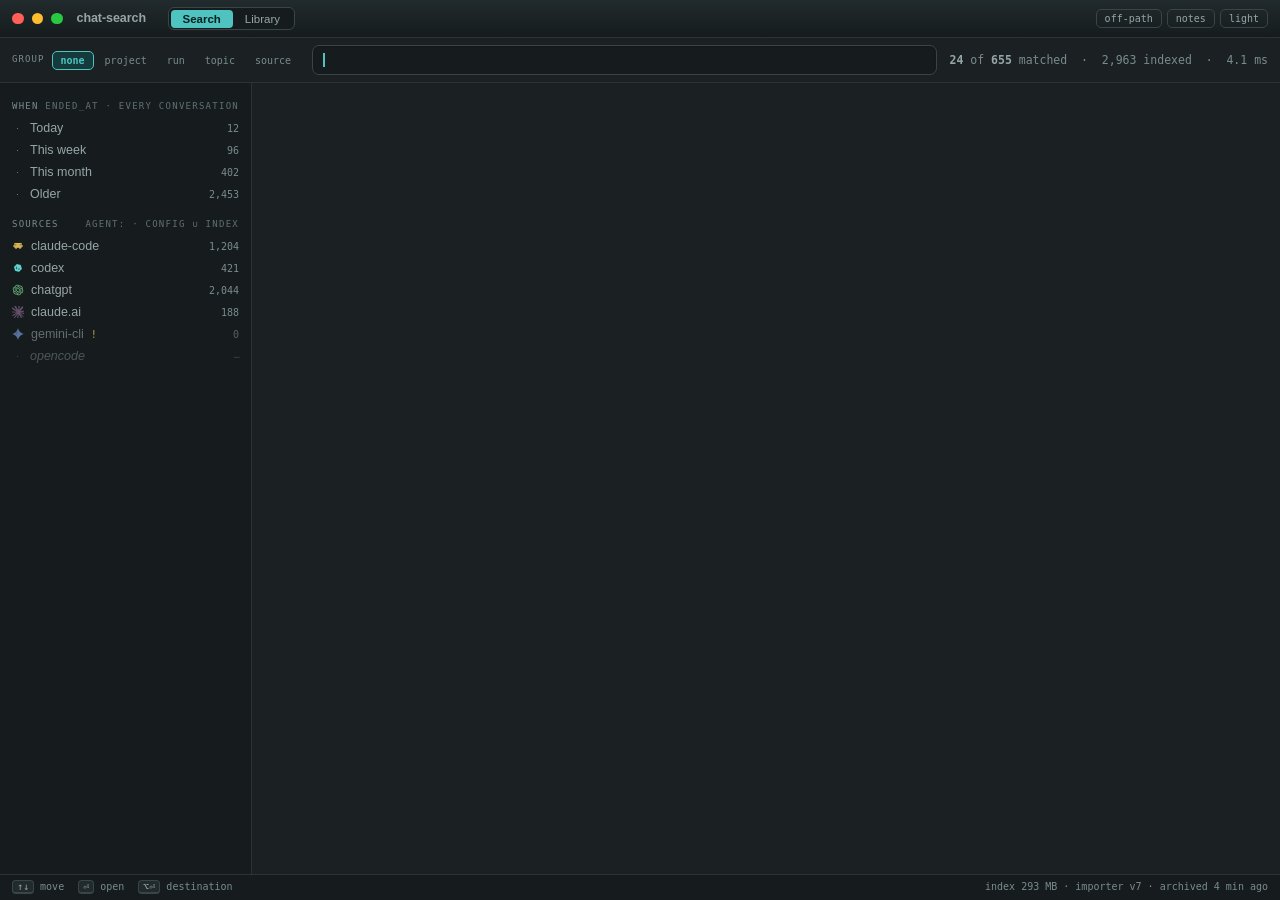
==== commit 51c5726e: "poc(ui): show the four directions on the marks that break first DESIGN-BRIEF asks for several distin" ====
--- a/poc/ui/index.html
+++ b/poc/ui/index.html
@@ -6,6 +6,10 @@
 <title>chat-search</title>
 <meta name="description" content="Interface prototype for chat-search: a dense native surface over a personal AI conversation archive." />
 <link rel="stylesheet" href="styles.css" />
+<!-- Token overrides only, and none of them apply without ?dir=<name> on the URL.
+     Loading it unconditionally is what makes trying a direction a reload rather
+     than an edit; see directions.html for all four side by side. -->
+<link rel="stylesheet" href="directions.css" />
 </head>
 <body>
 
--- a/poc/ui/styles.css
+++ b/poc/ui/styles.css
@@ -13,7 +13,7 @@
    No CDN, no webfonts, no build step. macOS system faces with real fallbacks.
    ============================================================================= */
 
-:root {
+:root, .theme-dark {
   color-scheme: dark;
 
   --bg:       #1b2123;
@@ -22,9 +22,16 @@
   --panel-3:  #283335;
   --ink:      #e3e9e9;
   --ink-2:    #97a5a6;
-  /* 4.6:1 on --bg. Was 3.64 in dark and 2.90 in light, at 9-11px, on a tier that
-     carries date spans, group counts, section labels, the stat line and the footer —
-     real information, below the 4.5:1 AA floor for text that size. */
+  /* Was 3.64 in dark and 2.90 in light, at 9-11px, on a tier that carries date spans,
+     group counts, section labels, the stat line and the footer — real information,
+     below the 4.5:1 AA floor for text that size.
+
+     Now 4.59 dark and 4.60 light, and measured on the harder of the two grounds it
+     lands on rather than only on --bg. That distinction was worth 0.37: --panel is
+     darker than --bg in the light theme, and `.pv-meta` and every tool and reasoning
+     line in the transcript sit on the drawer, so the tier was still at 4.23:1 there
+     after the first fix — the same failure, on the ground where most of the text is.
+     palette.py solves against whichever ground is worse; see chat-search-4ar.11. */
   --ink-3:    #7a8b8e;
   --rule:     #2a3335;
   --rule-2:   #3a4547;
@@ -95,7 +102,7 @@
   --ease: cubic-bezier(0.22, 0.61, 0.36, 1);
 }
 
-:root.light {
+:root.light, .theme-light {
   color-scheme: light;
 
   --bg:       #fdfdfc;
@@ -104,7 +111,7 @@
   --panel-3:  #dbe1e1;
   --ink:      #101a1c;
   --ink-2:    #55666a;
-  --ink-3:    #677779;
+  --ink-3:    #617175;
   --rule:     #dfe4e4;
   --rule-2:   #c4cdcd;
 
@@ -135,6 +142,64 @@
   --src-gemini:      #2b5bb5;
 }
 
+/* ------------------------------------------------------- the surface layer --- */
+/* Everything above is colour. Everything here is the rest of what a visual pass gets
+   to touch — type sizes, radii, the row's rhythm, the ribbon's geometry — pulled out
+   of the rules below so that a *direction* can be a set of token values rather than a
+   fork of this file. `directions.css` holds four of them and `directions.html` shows
+   them on the row and the ribbon at real size; chat-search-4ar.11 is the argument for
+   why that is the shape.
+
+   These record what the prototype already did rather than rationalising it. The type
+   scale really is five sizes and the radii really did grow ad hoc, and imposing an
+   order on them here would quietly make one direction's answer the default for all of
+   them. Rationalising the scale is a direction's job: `blueprint` squares every
+   corner, `ink` softens all six.
+
+   Two theme classes were added to the selectors above for the same reason. The theme
+   lives on `:root`, which makes it impossible to render two themes in one document —
+   the gallery works around that with iframes. `.theme-dark` / `.theme-light` let a
+   subtree carry a theme, which is what makes a direction measurable without opening
+   eight windows. */
+:root {
+  --fs-head:  13px;    /* pane titles, the preview's title */
+  --fs-body:  12.5px;  /* body text and row titles */
+  --fs-sub:   11.5px;  /* the best-match line, prose in the drawer */
+  --fs-meta:  10px;    /* everything tabular, which means everything monospaced */
+  --fs-micro: 9px;     /* keys, section labels, the topics line */
+
+  /* Radii below 3px, the 50% dots and the 10-11px pills stay literal in the rules:
+     they are geometry rather than style, and squaring a dot is not a visual direction,
+     it is a bug. The annotation overlay's 8px also stays literal — annotations are
+     commentary rather than product, which is why they are set in a serif, and they sit
+     outside the visual language on purpose. */
+  --r-1: 3px;
+  --r-2: 4px;
+  --r-3: 5px;
+  --r-4: 6px;
+  --r-5: 7px;
+  --r-6: 9px;
+
+  /* The row's rhythm. These are the tokens a direction is most likely to get wrong:
+     DESIGN-BRIEF's list of what would actually break this starts with losing
+     rows-per-screen, and every one of these trades against it. directions.html
+     measures the height of a rendered row rather than trusting anything written
+     here — a token can be set to a value the line box then ignores. */
+  --row-px:   12px;  /* the list's left and right margin */
+  --row-pt:   7px;
+  --row-pb:   8px;
+  --row-lead: 3px;   /* between the row's stacked lines */
+  --row-gap:  9px;   /* between cells on the meta line */
+
+  /* The ribbon. `--rib-top` is not `(--rib-h - --rib-track) / 2`, and the track is not
+     centred: the bottom 5px of the cell belongs to the failure and question marks and
+     the top 4px to the match ticks, both of which are drawn outside the track. A
+     direction that thickens the track has to take that from one end or the other. */
+  --rib-h:     18px;
+  --rib-track: 9px;
+  --rib-top:   6px;
+}
+
 *, *::before, *::after { box-sizing: border-box; }
 
 html, body {
@@ -147,17 +212,17 @@
   background: var(--bg);
   color: var(--ink);
   font-family: var(--ui);
-  font-size: 12.5px;
+  font-size: var(--fs-body);
   line-height: 1.45;
   -webkit-font-smoothing: antialiased;
 }
 
 button { font-family: inherit; }
 
-:focus-visible { outline: 2px solid var(--sel); outline-offset: -2px; border-radius: 3px; }
+:focus-visible { outline: 2px solid var(--sel); outline-offset: -2px; border-radius: var(--r-1); }
 
 ::-webkit-scrollbar { width: 9px; height: 9px; }
-::-webkit-scrollbar-thumb { background: var(--rule-2); border-radius: 5px; }
+::-webkit-scrollbar-thumb { background: var(--rule-2); border-radius: var(--r-3); }
 ::-webkit-scrollbar-track { background: transparent; }
 
 /* ================================================================ shell === */
@@ -186,7 +251,7 @@
 .lights i:nth-child(3) { background: #28c840; }
 
 .tbar-title {
-  font-size: 12.5px;
+  font-size: var(--fs-body);
   font-weight: 600;
   color: var(--ink-2);
   letter-spacing: -0.005em;
@@ -198,16 +263,16 @@
   display: inline-flex;
   background: var(--panel);
   border: 1px solid var(--rule-2);
-  border-radius: 6px;
+  border-radius: var(--r-4);
   padding: 1.5px;
   margin-left: 10px;
 }
 
 .views button {
-  font-size: 11.5px;
+  font-size: var(--fs-sub);
   padding: 3px 12px;
   border: 0;
-  border-radius: 4px;
+  border-radius: var(--r-2);
   background: transparent;
   color: var(--ink-2);
   cursor: pointer;
@@ -224,11 +289,11 @@
 
 .chip {
   font-family: var(--mono);
-  font-size: 10px;
+  font-size: var(--fs-meta);
   color: var(--ink-2);
   background: transparent;
   border: 1px solid var(--rule-2);
-  border-radius: 5px;
+  border-radius: var(--r-3);
   padding: 3px 8px;
   cursor: pointer;
   transition: background 0.14s var(--ease), color 0.14s var(--ease), border-color 0.14s var(--ease);
@@ -258,10 +323,10 @@
   padding: 4px 10px;
   background: var(--panel);
   border: 1px solid var(--rule-2);
-  border-radius: 7px;
+  border-radius: var(--r-5);
   box-shadow: inset 0 1px 2px rgba(0,0,0,0.14);
   font-family: var(--mono);
-  font-size: 12.5px;
+  font-size: var(--fs-body);
 }
 
 .caret { width: 1.5px; height: 14px; background: var(--sel); animation: blink 1.15s steps(1) infinite; }
@@ -271,7 +336,7 @@
   display: inline-flex;
   align-items: center;
   gap: 2px;
-  border-radius: 4px;
+  border-radius: var(--r-2);
   padding: 1.5px 3px 1.5px 6px;
   white-space: nowrap;
 }
@@ -296,7 +361,7 @@
   border: 0;
   background: transparent;
   color: currentColor;
-  font-size: 12.5px;
+  font-size: var(--fs-body);
   line-height: 1;
   padding: 0 3px;
   cursor: pointer;
@@ -311,7 +376,7 @@
 .group[hidden] { display: none; }
 .group-l {
   font-family: var(--mono);
-  font-size: 9px;
+  font-size: var(--fs-micro);
   letter-spacing: 0.12em;
   text-transform: uppercase;
   color: var(--ink-3);
@@ -319,10 +384,10 @@
 }
 .group button {
   font-family: var(--mono);
-  font-size: 10px;
+  font-size: var(--fs-meta);
   padding: 3px 8px;
   border: 1px solid transparent;
-  border-radius: 5px;
+  border-radius: var(--r-3);
   background: transparent;
   color: var(--ink-3);
   cursor: pointer;
@@ -337,7 +402,7 @@
 
 .stat {
   font-family: var(--mono);
-  font-size: 11.5px;
+  font-size: var(--fs-sub);
   color: var(--ink-3);
   white-space: nowrap;
   font-variant-numeric: tabular-nums;
@@ -368,7 +433,7 @@
   display: flex;
   align-items: center;
   font-family: var(--mono);
-  font-size: 9px;
+  font-size: var(--fs-micro);
   letter-spacing: 0.14em;
   text-transform: uppercase;
   color: var(--ink-3);
@@ -386,7 +451,7 @@
   background: transparent;
   border: 0;
   color: var(--ink-2);
-  font-size: 12.5px;
+  font-size: var(--fs-body);
   cursor: pointer;
   transition: background 0.12s var(--ease), color 0.12s var(--ease);
 }
@@ -395,29 +460,29 @@
 .srow .n {
   margin-left: auto;
   font-family: var(--mono);
-  font-size: 10px;
+  font-size: var(--fs-meta);
   color: var(--ink-3);
   font-variant-numeric: tabular-nums;
 }
 .srow.zero { opacity: 0.6; }
-.srow.zero .warn { color: var(--hit); font-family: var(--mono); font-weight: 700; font-size: 10px; }
+.srow.zero .warn { color: var(--hit); font-family: var(--mono); font-weight: 700; font-size: var(--fs-meta); }
 .srow.unconfigured { opacity: 0.42; font-style: italic; cursor: default; }
 
 .swatch { width: 8px; height: 8px; border-radius: 2px; flex: none; }
-.glyph { width: 11px; flex: none; font-size: 9px; color: var(--ink-3); text-align: center; }
+.glyph { width: 11px; flex: none; font-size: var(--fs-micro); color: var(--ink-3); text-align: center; }
 
 /* ---------------------------------------------------- topic chips -------- */
 
 .tgroup { padding: 0 10px 8px; }
 .gname {
-  display: block; font-family: var(--mono); font-size: 9px;
+  display: block; font-family: var(--mono); font-size: var(--fs-micro);
   letter-spacing: 0.12em; text-transform: uppercase;
   color: var(--ink-3); opacity: 0.72; margin: 5px 0 4px;
 }
 
 .tchip {
   display: inline-flex; align-items: baseline; gap: 5px;
-  font-family: var(--mono); font-size: 9px; line-height: 1.5;
+  font-family: var(--mono); font-size: var(--fs-micro); line-height: 1.5;
   padding: 2.5px 7px; margin: 0 3px 3px 0;
   border: 1px solid var(--rule-2); border-radius: 11px;
   background: transparent; color: var(--ink-2); cursor: pointer;
@@ -428,10 +493,10 @@
 .tchip.dim { opacity: 0.4; }
 .tchip .nm { overflow: hidden; text-overflow: ellipsis; white-space: nowrap; }
 .tchip .c { opacity: 0.6; flex: none; }
-.tchip.sm { font-size: 9px; padding: 2px 6px; }
+.tchip.sm { font-size: var(--fs-micro); padding: 2px 6px; }
 .tchip.ghost { border-style: dashed; cursor: default; }
 
-.srow.clearall { color: var(--hit); font-family: var(--mono); font-size: 10px; }
+.srow.clearall { color: var(--hit); font-family: var(--mono); font-size: var(--fs-meta); }
 
 /* What the conversation did, and where it landed. Both are free: the act comes from the
    tool name, and the paths were already mined for the project rollup and thrown away at
@@ -440,18 +505,18 @@
 .pv-acts { display: flex; flex-wrap: wrap; align-items: center; gap: 4px; }
 .pv-acts .gname { width: 46px; flex: none; margin: 0; }
 .pv-acts .n {
-  font-family: var(--mono); font-size: 9px; color: var(--ink-3);
+  font-family: var(--mono); font-size: var(--fs-micro); color: var(--ink-3);
   margin-right: 4px; font-variant-numeric: tabular-nums;
 }
 .pv-acts .tchip { margin: 0; max-width: 200px; }
 
 .act {
   display: inline-flex; align-items: center; gap: 4px;
-  font-family: var(--mono); font-size: 9px; letter-spacing: 0.04em;
+  font-family: var(--mono); font-size: var(--fs-micro); letter-spacing: 0.04em;
   padding: 1.5px 7px; border-radius: 10px;
   border: 1px solid var(--rule-2); color: var(--ink-2);
 }
-.act i { font-style: normal; font-size: 10px; line-height: 1; opacity: 0.8; }
+.act i { font-style: normal; font-size: var(--fs-meta); line-height: 1; opacity: 0.8; }
 .act b { font-weight: 600; color: var(--ink-3); font-variant-numeric: tabular-nums; }
 .act.run    { border-color: var(--act-run); }
 .act.change { border-color: var(--act-change); color: var(--ink); }
@@ -480,13 +545,13 @@
 }
 .tld-h {
   display: flex; align-items: center; gap: 10px;
-  font-family: var(--mono); font-size: 9px; color: var(--ink-3);
+  font-family: var(--mono); font-size: var(--fs-micro); color: var(--ink-3);
   margin-bottom: 6px;
 }
 .tld-h b { color: var(--ink-2); font-weight: 600; }
 .tld-h .sp { margin-left: auto; }
 .tld-btn {
-  font-family: var(--mono); font-size: 9px; padding: 2px 7px; border-radius: 4px;
+  font-family: var(--mono); font-size: var(--fs-micro); padding: 2px 7px; border-radius: var(--r-2);
   border: 1px solid var(--rule-2); background: transparent; color: var(--ink-3); cursor: pointer;
 }
 .tld-btn:hover { color: var(--ink); border-color: var(--ink-3); }
@@ -495,7 +560,7 @@
 .tld-track {
   position: relative; height: 42px;
   background: var(--map-bg); border: 1px solid var(--rule);
-  border-radius: 5px; cursor: ew-resize; overflow: hidden;
+  border-radius: var(--r-3); cursor: ew-resize; overflow: hidden;
 }
 /* Hits sit above the baseline, everything else below it: the drawer answers "when did
    this query land" as well as "when was I working". */
@@ -508,7 +573,7 @@
   background: color-mix(in srgb, var(--sel) 13%, transparent);
 }
 .tld-ax { display: flex; justify-content: space-between; font-family: var(--mono);
-          font-size: 9px; color: var(--ink-3); margin-top: 3px; }
+          font-size: var(--fs-micro); color: var(--ink-3); margin-top: 3px; }
 
 /* ==================================================== view: search ======== */
 
@@ -526,7 +591,7 @@
   display: block;
   width: 100%;
   text-align: left;
-  padding: 7px 12px 8px;
+  padding: var(--row-pt) var(--row-px) var(--row-pb);
   background: transparent;
   border: 0;
   border-bottom: 1px solid var(--rule);
@@ -557,13 +622,13 @@
     18px             /* forks   */
     30px;            /* age     */
   align-items: center;
-  gap: 9px;
-  margin-bottom: 3px;
+  gap: var(--row-gap);
+  margin-bottom: var(--row-lead);
 }
 
 .model {
   font-family: var(--mono);
-  font-size: 10px;
+  font-size: var(--fs-meta);
   color: var(--ink-3);
   white-space: nowrap;
   overflow: hidden;
@@ -573,7 +638,7 @@
 /* Empty on more rows than not, so it has to disappear rather than sit there as a gap. */
 .edits {
   font-family: var(--mono);
-  font-size: 10px;
+  font-size: var(--fs-meta);
   text-align: right;
   white-space: nowrap;
   font-variant-numeric: tabular-nums;
@@ -585,9 +650,9 @@
 /* The third line: what is true of the conversation, as opposed to what is true of this
    query. Deliberately the quietest thing in the row. */
 .row-topics {
-  margin-top: 3px;
-  font-family: var(--mono);
-  font-size: 9px;
+  margin-top: var(--row-lead);
+  font-family: var(--mono);
+  font-size: var(--fs-micro);
   letter-spacing: 0.02em;
   color: var(--ink-3);
   white-space: nowrap;
@@ -617,7 +682,7 @@
   align-items: center;
   gap: 5px;
   font-family: var(--mono);
-  font-size: 10px;
+  font-size: var(--fs-meta);
   white-space: nowrap;
   overflow: hidden;
 }
@@ -636,17 +701,17 @@
 
 .dir, .msgs, .age {
   font-family: var(--mono);
-  font-size: 10px;
+  font-size: var(--fs-meta);
   color: var(--ink-2);
   white-space: nowrap;
   font-variant-numeric: tabular-nums;
   overflow: hidden;
 }
 .msgs, .age { text-align: right; }
-.fork { font-family: var(--mono); font-size: 10px; color: var(--ink-3); text-align: right; }
+.fork { font-family: var(--mono); font-size: var(--fs-meta); color: var(--ink-3); text-align: right; }
 
 .row-title {
-  font-size: 12.5px;
+  font-size: var(--fs-body);
   font-weight: 500;
   line-height: 1.3;
   letter-spacing: -0.004em;
@@ -658,8 +723,8 @@
 /* Line 3: the true best match, framed with its provenance. 66-85% of hits land in
    tool traffic, so without the frame this reads as naked log spew. */
 .row-snip {
-  margin-top: 3px;
-  font-size: 11.5px;
+  margin-top: var(--row-lead);
+  font-size: var(--fs-sub);
   line-height: 1.35;
   color: var(--ink-2);
   display: flex;
@@ -667,14 +732,14 @@
   white-space: nowrap;
   overflow: hidden;
 }
-.row-snip .sig { flex: none; color: var(--ink-3); font-family: var(--mono); font-size: 10px; }
+.row-snip .sig { flex: none; color: var(--ink-3); font-family: var(--mono); font-size: var(--fs-meta); }
 .row-snip .prov {
   flex: none;
   font-family: var(--mono);
-  font-size: 10px;
+  font-size: var(--fs-meta);
   color: var(--k-tool-ink);
   background: var(--panel-2);
-  border-radius: 3px;
+  border-radius: var(--r-1);
   padding: 0 4px;
 }
 .row-snip .frag { overflow: hidden; text-overflow: ellipsis; font-style: italic; }
@@ -686,7 +751,7 @@
 
 /* Width comes from the grid track, not from a second number that has to be kept in
    sync with it — they had already drifted, and the track spilled into the gutter. */
-.ribbon { position: relative; width: 100%; height: 18px; }
+.ribbon { position: relative; width: 100%; height: var(--rib-h); }
 
 .rb-track {
   position: absolute;
@@ -694,8 +759,8 @@
      keeps its full width so the columns either side stay on the grid; only the drawn
      track varies, which is what makes length legible down the column. */
   left: 0;
-  top: 6px;
-  height: 9px;
+  top: var(--rib-top);
+  height: var(--rib-track);
   background: var(--map-bg);
   border-radius: 2px;
   overflow: hidden;
@@ -744,7 +809,7 @@
   padding: 5px 12px;
   border-bottom: 1px solid var(--rule);
   font-family: var(--mono);
-  font-size: 9px;
+  font-size: var(--fs-micro);
   letter-spacing: 0.06em;
   color: var(--ink-3);
   align-items: center;
@@ -755,22 +820,22 @@
 /* ------------------------------------------------------------- preview --- */
 
 .pv-head { padding: 10px 12px; border-bottom: 1px solid var(--rule); }
-.pv-title { font-size: 13px; font-weight: 600; line-height: 1.3; letter-spacing: -0.005em; }
+.pv-title { font-size: var(--fs-head); font-weight: 600; line-height: 1.3; letter-spacing: -0.005em; }
 .pv-meta {
   font-family: var(--mono);
-  font-size: 10px;
+  font-size: var(--fs-meta);
   color: var(--ink-3);
   margin-top: 5px;
   font-variant-numeric: tabular-nums;
 }
-.zoom { display: inline-flex; border: 1px solid var(--rule-2); border-radius: 6px; padding: 1.5px; margin-top: 9px; }
+.zoom { display: inline-flex; border: 1px solid var(--rule-2); border-radius: var(--r-4); padding: 1.5px; margin-top: 9px; }
 .zoom button {
   font-family: var(--mono);
-  font-size: 9px;
+  font-size: var(--fs-micro);
   letter-spacing: 0.06em;
   padding: 2px 9px;
   border: 0;
-  border-radius: 4px;
+  border-radius: var(--r-2);
   background: transparent;
   color: var(--ink-3);
   cursor: pointer;
@@ -798,7 +863,7 @@
   display: flex;
   align-items: stretch;
   border: 1px solid var(--rule-2);
-  border-radius: 6px;
+  border-radius: var(--r-4);
   overflow: hidden;
   background: transparent;
   transition: border-color 0.13s var(--ease);
@@ -842,7 +907,7 @@
   background: transparent;
   cursor: pointer;
   font-family: var(--mono);
-  font-size: 9px;
+  font-size: var(--fs-micro);
   letter-spacing: 0.04em;
   color: var(--ink-3);
 }
@@ -855,9 +920,9 @@
 
 .fid-all { display: flex; gap: 4px; margin-top: 7px; }
 .fid-all button {
-  font-family: var(--mono); font-size: 9px; letter-spacing: 0.04em;
+  font-family: var(--mono); font-size: var(--fs-micro); letter-spacing: 0.04em;
   padding: 2.5px 9px;
-  border: 1px solid var(--rule-2); border-radius: 5px;
+  border: 1px solid var(--rule-2); border-radius: var(--r-3);
   background: transparent; color: var(--hit); cursor: pointer;
 }
 .fid-all button:hover { border-color: var(--hit); }
@@ -867,7 +932,7 @@
 .blk.ovr .gut { box-shadow: inset 0 0 0 1px var(--hit); }
 
 .pv { display: grid; grid-template-columns: 1fr 50px; flex: 1; min-height: 0; }
-.pv-body { overflow-y: auto; padding: 10px 12px 40px; font-size: 12.5px; }
+.pv-body { overflow-y: auto; padding: 10px 12px 40px; font-size: var(--fs-body); }
 
 /* Gutter spine: the categorical channel, so text contrast can stay identical for
    user and assistant. me9.1.1 — "do not privilege user turns". */
@@ -879,7 +944,7 @@
 .blk.reason .gut { background: var(--k-reason); }
 .blk.err    .gut { background: var(--err); }
 
-.blk .sig { font-family: var(--mono); font-size: 10px; color: var(--ink-3); padding-top: 1px; }
+.blk .sig { font-family: var(--mono); font-size: var(--fs-meta); color: var(--ink-3); padding-top: 1px; }
 
 /* The tool name is the label; the argument is the content, so the name is the quieter of
    the two. Reverses what the pane did before, where the name was all there was. */
@@ -893,8 +958,8 @@
 
 /* Equal contrast. Neither role is demoted. */
 .blk.user .txt, .blk.agent .txt { color: var(--ink); }
-.blk.tool .txt, .blk.reason .txt { font-family: var(--mono); font-size: 10px; color: var(--ink-3); }
-.blk.err .txt { font-family: var(--mono); font-size: 10px; color: var(--err); }
+.blk.tool .txt, .blk.reason .txt { font-family: var(--mono); font-size: var(--fs-meta); color: var(--ink-3); }
+.blk.err .txt { font-family: var(--mono); font-size: var(--fs-meta); color: var(--err); }
 .blk.off { opacity: 0.42; }
 .blk.q .txt { color: var(--sel); }
 
@@ -907,7 +972,7 @@
   gap: 8px;
   margin: 9px 0 10px;
   font-family: var(--mono);
-  font-size: 9px;
+  font-size: var(--fs-micro);
   letter-spacing: 0.1em;
   text-transform: uppercase;
   color: var(--ink-3);
@@ -929,12 +994,12 @@
   cursor: pointer;
   color: var(--ink-3);
   font-family: var(--mono);
-  font-size: 10px;
+  font-size: var(--fs-meta);
   align-items: baseline;
 }
 .seg-sum:hover { color: var(--ink-2); }
 .seg-sum .gut { background: var(--k-tool); border-radius: 2px; align-self: stretch; }
-.seg-sum .caret { font-size: 9px; }
+.seg-sum .caret { font-size: var(--fs-micro); }
 .seg-sum b { color: var(--hit); font-weight: 600; }
 .seg-sum i { color: var(--sel); font-style: normal; }
 
@@ -972,10 +1037,10 @@
   gap: 10px;
   margin: 0 0 12px;
 }
-.ws-h h2 { margin: 0; font-size: 13px; font-weight: 600; letter-spacing: -0.008em; }
+.ws-h h2 { margin: 0; font-size: var(--fs-head); font-weight: 600; letter-spacing: -0.008em; }
 .ws-h .sub {
   font-family: var(--mono);
-  font-size: 10px;
+  font-size: var(--fs-meta);
   color: var(--ink-3);
   font-variant-numeric: tabular-nums;
 }
@@ -987,7 +1052,7 @@
 
 .card {
   border: 1px solid var(--rule);
-  border-radius: 9px;
+  border-radius: var(--r-6);
   background: var(--panel);
   padding: 12px 13px 13px;
   display: flex;
@@ -1004,17 +1069,17 @@
 .card.proposal { border-style: dashed; border-color: var(--rule-2); background: transparent; }
 .card.proposal.going { opacity: 0; transform: scale(0.97); }
 
-.card-t { font-size: 13px; font-weight: 600; letter-spacing: -0.005em; line-height: 1.3; }
-.card-t .n { font-family: var(--mono); font-weight: 400; font-size: 10px; color: var(--ink-3); margin-left: 6px; }
+.card-t { font-size: var(--fs-head); font-weight: 600; letter-spacing: -0.005em; line-height: 1.3; }
+.card-t .n { font-family: var(--mono); font-weight: 400; font-size: var(--fs-meta); color: var(--ink-3); margin-left: 6px; }
 
 /* the rule, stated rather than implied */
 .rule-line {
   font-family: var(--mono);
-  font-size: 10px;
+  font-size: var(--fs-meta);
   color: var(--ink-3);
   line-height: 1.55;
   background: var(--map-bg);
-  border-radius: 5px;
+  border-radius: var(--r-3);
   padding: 6px 8px;
 }
 .rule-line .q { color: var(--sel); }
@@ -1023,10 +1088,10 @@
 .rule-line .eq { color: var(--ink-2); }
 
 /* source composition — the cross-tool claim, made visible */
-.compo { display: flex; height: 7px; border-radius: 4px; overflow: hidden; gap: 1.5px; }
+.compo { display: flex; height: 7px; border-radius: var(--r-2); overflow: hidden; gap: 1.5px; }
 .compo i { display: block; }
 
-.compo-key { display: flex; flex-wrap: wrap; gap: 4px 11px; font-family: var(--mono); font-size: 9px; color: var(--ink-3); }
+.compo-key { display: flex; flex-wrap: wrap; gap: 4px 11px; font-family: var(--mono); font-size: var(--fs-micro); color: var(--ink-3); }
 .compo-key span { display: inline-flex; align-items: center; gap: 4px; }
 .compo-key i { width: 7px; height: 7px; border-radius: 2px; }
 .compo-key i.ico { width: 11px; height: 11px; border-radius: 0; }
@@ -1034,9 +1099,9 @@
 .terms { display: flex; flex-wrap: wrap; gap: 4px; }
 .term {
   font-family: var(--mono);
-  font-size: 9px;
+  font-size: var(--fs-micro);
   padding: 2px 6px;
-  border-radius: 4px;
+  border-radius: var(--r-2);
   background: var(--panel-2);
   color: var(--ink-2);
 }
@@ -1044,9 +1109,9 @@
 .card-actions { display: flex; gap: 6px; margin-top: 2px; }
 
 .btn {
-  font-size: 11.5px;
+  font-size: var(--fs-sub);
   padding: 4px 11px;
-  border-radius: 6px;
+  border-radius: var(--r-4);
   border: 1px solid var(--rule-2);
   background: transparent;
   color: var(--ink-2);
@@ -1059,24 +1124,24 @@
 
 .empty {
   border: 1px dashed var(--rule-2);
-  border-radius: 9px;
+  border-radius: var(--r-6);
   padding: 22px;
   text-align: center;
   color: var(--ink-3);
-  font-size: 12.5px;
-}
-.empty b { display: block; color: var(--ink-2); font-weight: 600; margin-bottom: 4px; font-size: 12.5px; }
+  font-size: var(--fs-body);
+}
+.empty b { display: block; color: var(--ink-2); font-weight: 600; margin-bottom: 4px; font-size: var(--fs-body); }
 
 /* collection detail */
-.detail { margin-top: 12px; border: 1px solid var(--sel); border-radius: 9px; overflow: hidden; }
+.detail { margin-top: 12px; border: 1px solid var(--sel); border-radius: var(--r-6); overflow: hidden; }
 .detail-h {
   display: flex; align-items: center; gap: 10px;
   padding: 9px 12px;
   background: var(--sel-bg);
   border-bottom: 1px solid var(--rule);
 }
-.detail-h .t { font-size: 12.5px; font-weight: 600; color: var(--sel); }
-.detail-h .m { font-family: var(--mono); font-size: 10px; color: var(--ink-2); margin-left: auto; }
+.detail-h .t { font-size: var(--fs-body); font-weight: 600; color: var(--sel); }
+.detail-h .m { font-family: var(--mono); font-size: var(--fs-meta); color: var(--ink-2); margin-left: auto; }
 
 .member {
   display: grid;
@@ -1085,14 +1150,14 @@
   align-items: center;
   padding: 5px 12px;
   border-bottom: 1px solid var(--rule);
-  font-size: 12.5px;
+  font-size: var(--fs-body);
 }
 .member:last-child { border-bottom: 0; }
 .member .why {
   font-family: var(--mono);
-  font-size: 9px;
+  font-size: var(--fs-micro);
   padding: 1.5px 5px;
-  border-radius: 4px;
+  border-radius: var(--r-2);
   text-align: center;
 }
 .why.matched { background: var(--sel-bg); color: var(--sel); }
@@ -1128,7 +1193,7 @@
 .pj.open .pj-head { background: transparent; }
 
 .pj-head .tw {
-  font-size: 9px;
+  font-size: var(--fs-micro);
   color: var(--ink-3);
   transition: transform 0.13s var(--ease);
   transform-origin: 45% 50%;
@@ -1137,7 +1202,7 @@
 
 .pj-head .nm {
   font-family: var(--mono);
-  font-size: 12.5px;
+  font-size: var(--fs-body);
   font-weight: 600;
   letter-spacing: -0.01em;
   white-space: nowrap;
@@ -1147,20 +1212,20 @@
 .pj.open .pj-head .nm { color: var(--sel); }
 
 .pj-head .srcs { display: inline-flex; gap: 3px; }
-.badge.tiny { font-size: 0; padding: 2px; gap: 0; border-radius: 3px; }
+.badge.tiny { font-size: 0; padding: 2px; gap: 0; border-radius: var(--r-1); }
 .badge.tiny .ico { width: 10px; height: 10px; }
 .badge.tiny span { display: none; }
 
 .pj-head .cnt, .pj-head .when {
   font-family: var(--mono);
-  font-size: 10px;
+  font-size: var(--fs-meta);
   color: var(--ink-3);
   font-variant-numeric: tabular-nums;
   white-space: nowrap;
 }
 .pj-head .cnt { text-align: right; }
 .pj-head .cnt b { color: var(--ink); font-weight: 600; }
-.pj-head .cnt i { font-style: normal; opacity: 0.65; font-size: 9px; }
+.pj-head .cnt i { font-style: normal; opacity: 0.65; font-size: var(--fs-micro); }
 
 /* Activity, not volume: 26 weeks of the sample so a dormant project and a live one are
    distinguishable before you open either. */
@@ -1180,7 +1245,7 @@
 }
 .pj-path {
   font-family: var(--mono);
-  font-size: 10px;
+  font-size: var(--fs-meta);
   color: var(--ink-3);
   margin-bottom: 7px;
   overflow: hidden;
@@ -1194,7 +1259,7 @@
 .pj-nums {
   gap: 14px;
   font-family: var(--mono);
-  font-size: 9px;
+  font-size: var(--fs-micro);
   color: var(--ink-3);
   margin: 7px 0 0;
   padding-left: 44px;
@@ -1210,7 +1275,7 @@
   gap: 8px;
   padding: 9px 12px 4px 36px;
   font-family: var(--mono);
-  font-size: 9px;
+  font-size: var(--fs-micro);
   letter-spacing: 0.08em;
   text-transform: uppercase;
   color: var(--ink-3);
@@ -1231,7 +1296,7 @@
   border: 0;
   color: var(--ink-3);
   font-family: var(--mono);
-  font-size: 10px;
+  font-size: var(--fs-meta);
   cursor: pointer;
   text-align: left;
 }
@@ -1241,14 +1306,14 @@
 
 .pj-tail { padding: 9px 12px; border-bottom: 1px solid var(--rule); }
 .pj-tail:hover { color: var(--ink-2); background: var(--panel-2); }
-.pj-tail .tw { font-size: 9px; transition: transform 0.13s var(--ease); }
+.pj-tail .tw { font-size: var(--fs-micro); transition: transform 0.13s var(--ease); }
 .pj-tail[aria-expanded="true"] .tw { transform: rotate(90deg); }
 .pj-tail .n { margin-left: auto; font-variant-numeric: tabular-nums; }
 .pj.small .pj-head { padding-left: 24px; }
 
 /* Bands carry one line of explanation where the number alone would mislead. */
 .note-in {
-  font-size: 11.5px;
+  font-size: var(--fs-sub);
   line-height: 1.55;
   color: var(--ink-3);
   max-width: 74ch;
@@ -1259,18 +1324,18 @@
    cross-tool run, the untagged residue — where that changes how to read the count. */
 .pj-head .tag {
   font-family: var(--mono);
-  font-size: 9px;
+  font-size: var(--fs-micro);
   letter-spacing: 0.06em;
   text-transform: uppercase;
   padding: 1.5px 5px;
-  border-radius: 3px;
+  border-radius: var(--r-1);
   border: 1px solid var(--rule-2);
   color: var(--ink-3);
   flex: none;
 }
 .pj-head .tag.warn { border-color: var(--hit); color: var(--hit); }
 
-.srow.muted { color: var(--ink-3); font-family: var(--mono); font-size: 10px; }
+.srow.muted { color: var(--ink-3); font-family: var(--mono); font-size: var(--fs-meta); }
 
 /* The drawer's way back to the project it belongs to. */
 .pv-proj {
@@ -1292,8 +1357,8 @@
 
 .lib-sec + .lib-sec { margin-top: 26px; }
 .lib-h { display: flex; align-items: baseline; gap: 10px; margin-bottom: 9px; }
-.lib-h b { font-size: 13px; font-weight: 600; letter-spacing: -0.008em; }
-.lib-h span { font-family: var(--mono); font-size: 10px; color: var(--ink-3); }
+.lib-h b { font-size: var(--fs-head); font-weight: 600; letter-spacing: -0.008em; }
+.lib-h span { font-family: var(--mono); font-size: var(--fs-meta); color: var(--ink-3); }
 
 .lib-row {
   display: grid;
@@ -1302,13 +1367,13 @@
   gap: 12px;
   padding: 7px 10px;
   border-bottom: 1px solid var(--rule);
-  font-size: 12.5px;
+  font-size: var(--fs-body);
 }
 .lib-row:hover { background: var(--panel-2); }
 .lib-row .t { font-weight: 500; overflow: hidden; text-overflow: ellipsis; white-space: nowrap; }
 .lib-row .rule {
   font-family: var(--mono);
-  font-size: 10px;
+  font-size: var(--fs-meta);
   color: var(--ink-3);
   overflow: hidden;
   text-overflow: ellipsis;
@@ -1316,7 +1381,7 @@
 }
 .lib-row .n {
   font-family: var(--mono);
-  font-size: 10px;
+  font-size: var(--fs-meta);
   color: var(--ink-2);
   text-align: right;
   font-variant-numeric: tabular-nums;
@@ -1324,9 +1389,9 @@
 .lib-row .acts { display: inline-flex; gap: 4px; }
 .lib-row .acts button {
   font-family: var(--mono);
-  font-size: 9px;
+  font-size: var(--fs-micro);
   padding: 2.5px 8px;
-  border-radius: 5px;
+  border-radius: var(--r-3);
   border: 1px solid var(--rule-2);
   background: transparent;
   color: var(--ink-2);
@@ -1353,15 +1418,15 @@
   border-bottom: 1px solid var(--rule);
   margin-bottom: 12px;
 }
-.day-h b { font-size: 13px; font-weight: 600; letter-spacing: -0.008em; }
-.day-h .w { font-family: var(--mono); font-size: 10px; color: var(--ink-3); }
-.day-h .m { margin-left: auto; font-family: var(--mono); font-size: 10px; color: var(--ink-3); font-variant-numeric: tabular-nums; }
+.day-h b { font-size: var(--fs-head); font-weight: 600; letter-spacing: -0.008em; }
+.day-h .w { font-family: var(--mono); font-size: var(--fs-meta); color: var(--ink-3); }
+.day-h .m { margin-left: auto; font-family: var(--mono); font-size: var(--fs-meta); color: var(--ink-3); font-variant-numeric: tabular-nums; }
 
 .sit-row { display: grid; grid-template-columns: 46px 16px minmax(0, 1fr); gap: 10px; }
 
 .sit-time {
   font-family: var(--mono);
-  font-size: 10px;
+  font-size: var(--fs-meta);
   color: var(--ink-3);
   text-align: right;
   padding-top: 9px;
@@ -1391,7 +1456,7 @@
   background: var(--panel);
   border: 1px solid var(--rule);
   border-left: 2px solid;
-  border-radius: 0 7px 7px 0;
+  border-radius: 0 var(--r-5) var(--r-5) 0;
   cursor: pointer;
   transition: background 0.16s var(--ease), transform 0.16s var(--ease);
 }
@@ -1403,24 +1468,24 @@
 .sit-card:disabled { cursor: default; opacity: 0.72; }
 .sit-card:disabled:hover { background: var(--panel); transform: none; }
 
-.sit-t { font-size: 12.5px; color: var(--ink); line-height: 1.35; }
+.sit-t { font-size: var(--fs-body); color: var(--ink); line-height: 1.35; }
 .sit-m {
   display: flex; flex-wrap: wrap; align-items: center; gap: 10px;
   margin-top: 5px;
   font-family: var(--mono);
-  font-size: 9px;
-  color: var(--ink-3);
-}
-
-.gap-row { font-family: var(--mono); font-size: 9px; letter-spacing: 0.1em; color: var(--ink-3); padding: 2px 0; }
+  font-size: var(--fs-micro);
+  color: var(--ink-3);
+}
+
+.gap-row { font-family: var(--mono); font-size: var(--fs-micro); letter-spacing: 0.1em; color: var(--ink-3); padding: 2px 0; }
 
 .handoff {
   font-family: var(--mono);
-  font-size: 9px;
+  font-size: var(--fs-micro);
   letter-spacing: 0.06em;
   color: var(--hit);
   border: 1px solid var(--hit);
-  border-radius: 4px;
+  border-radius: var(--r-2);
   padding: 1px 5px;
 }
 
@@ -1434,7 +1499,7 @@
   position: relative;
   width: 76px; height: 13px;
   background: var(--map-bg);
-  border-radius: 3px;
+  border-radius: var(--r-1);
   overflow: hidden;
   display: inline-block;
   vertical-align: -2px;
@@ -1456,7 +1521,7 @@
   border-top: 1px solid var(--rule);
   background: var(--panel);
   font-family: var(--mono);
-  font-size: 10px;
+  font-size: var(--fs-meta);
   color: var(--ink-3);
 }
 .fbar kbd {
@@ -1464,7 +1529,7 @@
   background: var(--panel-2);
   border: 1px solid var(--rule-2);
   border-bottom-width: 2px;
-  border-radius: 4px;
+  border-radius: var(--r-2);
   padding: 0 4px;
   color: var(--ink-2);
 }
@@ -1499,7 +1564,7 @@
   background: var(--hit);
   color: #221802;
   font-family: var(--mono);
-  font-size: 10px;
+  font-size: var(--fs-meta);
   font-weight: 700;
   display: flex; align-items: center; justify-content: center;
   transform: translate(-50%, -50%);
@@ -1511,7 +1576,7 @@
 .halo {
   position: absolute;
   border: 1px solid var(--hit);
-  border-radius: 5px;
+  border-radius: var(--r-3);
   background: rgba(240, 185, 95, 0.07);
 }
 
@@ -1530,7 +1595,7 @@
 .note b {
   display: block;
   font-family: var(--serif);
-  font-size: 13px;
+  font-size: var(--fs-head);
   font-weight: 600;
   line-height: 1.25;
   color: var(--ink);
@@ -1539,22 +1604,22 @@
 .note p {
   margin: 0;
   font-family: var(--serif);
-  font-size: 12.5px;
+  font-size: var(--fs-body);
   line-height: 1.5;
   color: var(--ink-2);
 }
-.note code { font-family: var(--mono); font-size: 10px; color: var(--hit); }
+.note code { font-family: var(--mono); font-size: var(--fs-meta); color: var(--hit); }
 
 .anno-hint {
   position: absolute;
   left: 50%; bottom: 18px;
   transform: translateX(-50%);
   font-family: var(--mono);
-  font-size: 10px;
+  font-size: var(--fs-meta);
   color: var(--ink-2);
   background: var(--panel);
   border: 1px solid var(--rule-2);
-  border-radius: 6px;
+  border-radius: var(--r-4);
   padding: 5px 11px;
   pointer-events: auto;
 }
--- a/poc/ui/directions.css
+++ b/poc/ui/directions.css
@@ -0,0 +1,388 @@
+/* =============================================================================
+   chat-search — visual directions
+   =============================================================================
+
+   Four answers to the same interface. Nothing here changes what is in a row, how
+   panes are arranged, or how anything is grouped — those came out of measuring the
+   corpus and re-litigating them in a visual pass would spend the measurement. This
+   file may only set tokens declared in styles.css: palette, type faces and sizes,
+   spacing, radii, and how much contrast separates one thing from another.
+
+   Two findings have to survive whichever one is chosen, and both are easy to lose to
+   a prettier palette:
+
+     1. At the ~2px the ribbon bands are drawn, LUMINANCE does the work and hue does
+        not. The four kinds therefore sit at 2.2 / 4.0 / 7.2 / 13.0 against the track
+        in every direction below — an even ~1.8x per step, with hue as the redundant
+        second channel. Every one of those colours was solved for its ratio by
+        palette.py rather than picked; none of them is sacred and the ramp is.
+     2. The quiet tier carries dates, counts and section labels rather than
+        decoration, and clears 4.6:1 on its own ground in every direction, in both
+        themes. It was 3.64 dark and 2.90 light at 9-11px once, which is where it
+        started.
+
+   `python3 palette.py --verify` re-measures both from this file, and
+   directions.html re-measures them a third time from what the browser actually
+   rendered. Three readings of one number is not redundancy here — the first two can
+   agree with each other and still both be wrong about the page.
+
+   A direction is `.dir-<name>` plus `.theme-dark` or `.theme-light`, on any element.
+   Try one in the real mockup with `index.html?dir=paper`, and see them side by side
+   in `directions.html`.
+   ============================================================================= */
+
+
+/* ---------------------------------------------------------------- terminal --- */
+/* The incumbent, named so it can be argued with rather than assumed. It declares
+   nothing: `.dir-terminal` *is* styles.css as it stands, which is the only way the
+   control stays a control. Nudging it here to match palette.py's solve would move the
+   baseline the other three are measured against.
+
+   Worth recording that it barely needs nudging. palette.py solves this ramp from hue
+   and target ratio alone and lands within one part in 255 of every value that was
+   hand-solved months earlier — #2bb6b2 exactly for the user band, #415358 against
+   #425258 for tools. The generator and the incumbent agree, which is the reason to
+   trust the generator on the three below. */
+.dir-terminal.theme-dark { color-scheme: dark; }
+.dir-terminal.theme-light { color-scheme: light; }
+
+
+/* ------------------------------------------------------------------- paper --- */
+/* Warm editorial. Ink on stock rather than phosphor on glass: a warm ground, a serif
+   for the two lines of the row that are prose, square corners, and rules withdrawn to
+   the point where space does most of the separating. The bet is that the archive reads
+   more like a set of documents than like a process listing, and that the row's title —
+   the thing you are actually scanning for — gains more from a text face than it loses
+   to the half-pixel of height.
+
+   That half-pixel is paid for, not waived: --fs-body goes up 0.5px and --row-pt and
+   --row-pb each come down 1px, so the row is a pixel shorter than the incumbent's. */
+.dir-paper {
+  --ui: "Iowan Old Style", "Hoefler Text", Palatino, Georgia, serif;
+
+  --fs-head:  13px;
+  --fs-body:  13px;
+  --fs-sub:   11.5px;
+  --fs-meta:  10px;
+  --fs-micro: 9px;
+
+  /* Set type does not have rounded corners. */
+  --r-1: 0;
+  --r-2: 0;
+  --r-3: 0;
+  --r-4: 0;
+  --r-5: 2px;
+  --r-6: 2px;
+
+  --row-px:   14px;
+  --row-pt:   6px;
+  --row-pb:   7px;
+  --row-lead: 3px;
+  --row-gap:  10px;
+}
+
+.dir-paper.theme-dark {
+  color-scheme: dark;
+
+  --bg:      #1c1917;
+  --panel:   #15120f;
+  --panel-2: #262220;
+  --panel-3: #322c28;
+  --ink:     #ece6da;
+  --ink-2:   #b3a794;
+  --ink-3:   #8e826f;
+  --rule:    #262019;
+  --rule-2:  #3a322a;
+
+  /* Selection goes to ink blue rather than the incumbent's teal: on a warm ground
+     teal reads as a stain, and blue is the one cool hue that is nowhere near the
+     amber reserved for a match or the red reserved for a failure. */
+  --sel:     #8fa9cf;
+  --sel-bg:  #1e2836;
+  --sel-ink: #0b1420;
+  --hit:     #e8b45f;
+  --hit-bg:  #46320f;
+  --err:     #dc7d6b;
+  --ok:      #8fb26a;
+
+  --map-bg:     #100e0c;
+  --k-tool:     #504a42;
+  --k-reason:   #9959ad;
+  --k-user:     #7aa2cb;
+  --k-agent:    #d9d4ca;
+  --act-look:   #3e3a35;
+  --act-run:    #504a42;
+  --act-change: #526744;
+  --k-tool-ink: #a3947f;
+
+  --src-claude-code: #d5aa5c;
+  --src-codex:       #7fb2ae;
+  --src-chatgpt:     #93b87c;
+  --src-claude-ai:   #c395c8;
+  --src-gemini:      #93a8d8;
+}
+
+.dir-paper.theme-light {
+  color-scheme: light;
+
+  --bg:      #f6f1e6;
+  --panel:   #efe9db;
+  --panel-2: #e8e0ce;
+  --panel-3: #ded4bf;
+  --ink:     #221d16;
+  --ink-2:   #5d5344;
+  --ink-3:   #736653;
+  --rule:    #e3dbc9;
+  --rule-2:  #cabda3;
+
+  --sel:     #2c4a7a;
+  --sel-bg:  #dbe3ef;
+  --sel-ink: #ffffff;
+  --hit:     #8a5c06;
+  --hit-bg:  #f6e2b0;
+  --err:     #9c2f26;
+  --ok:      #4a6b32;
+
+  --map-bg:     #e8e1d1;
+  --k-tool:     #a49687;
+  --k-reason:   #9550ab;
+  --k-user:     #27486a;
+  --k-agent:    #201c16;
+  --act-look:   #b5ada4;
+  --act-run:    #a49687;
+  --act-change: #688753;
+  --k-tool-ink: #6b5f4d;
+
+  --src-claude-code: #7a5c10;
+  --src-codex:       #17635f;
+  --src-chatgpt:     #40703a;
+  --src-claude-ai:   #7d4383;
+  --src-gemini:      #3a5590;
+}
+
+
+/* --------------------------------------------------------------- blueprint --- */
+/* The terminal register taken seriously instead of apologised for. Everything in the
+   mono face, every corner square, and the rules raised in contrast rather than hidden,
+   so the grid the row already is becomes something you can see. Cool throughout,
+   because the incumbent's teal is doing two jobs — selection and a message kind — and
+   here selection gets the saturated end of the page to itself.
+
+   Mono sets wide, so the whole type scale drops half a pixel to a pixel. That plus the
+   tightest rhythm of the four is where its rows-per-screen comes from; it is the only
+   direction that buys density rather than spending it. */
+.dir-blueprint {
+  --ui: ui-monospace, "SF Mono", SFMono-Regular, Menlo, Consolas, monospace;
+
+  --fs-head:  12.5px;
+  --fs-body:  12px;
+  --fs-sub:   11px;
+  --fs-meta:  9.5px;
+  --fs-micro: 8.5px;
+
+  --r-1: 0;
+  --r-2: 0;
+  --r-3: 0;
+  --r-4: 0;
+  --r-5: 0;
+  --r-6: 0;
+
+  --row-px:   12px;
+  --row-pt:   6px;
+  --row-pb:   6px;
+  --row-lead: 2px;
+  --row-gap:  8px;
+
+  /* A heavier bar, drawn like a section on a drawing. The extra pixel comes off the
+     top, where the match ticks have a pixel of slack, not off the bottom, where the
+     failure and question marks are. */
+  --rib-track: 10px;
+  --rib-top:   5px;
+}
+
+.dir-blueprint.theme-dark {
+  color-scheme: dark;
+
+  --bg:      #0f1720;
+  --panel:   #0b131b;
+  --panel-2: #17212c;
+  --panel-3: #202c39;
+  --ink:     #dae5f0;
+  --ink-2:   #93a7bb;
+  --ink-3:   #6e8496;
+  /* Raised deliberately. Every other direction spends its hairlines down; this one is
+     the counter-argument, and the page should be judged on whether a visible grid
+     helps you run down a column or just adds noise at 350 rows. */
+  --rule:    #1e2c3a;
+  --rule-2:  #31465b;
+
+  --sel:     #4fc0f0;
+  --sel-bg:  #0d3348;
+  --sel-ink: #04161f;
+  --hit:     #f0b95f;
+  --hit-bg:  #453008;
+  --err:     #e2796c;
+  --ok:      #6fc98a;
+
+  --map-bg:     #070d14;
+  --k-tool:     #3c4c5b;
+  --k-reason:   #875cbf;
+  --k-user:     #30a9d5;
+  --k-agent:    #cdd4d9;
+  --act-look:   #313b44;
+  --act-run:    #3c4c5b;
+  --act-change: #38695f;
+  --k-tool-ink: #8fa6bd;
+
+  --src-claude-code: #d7b45a;
+  --src-codex:       #58cfd6;
+  --src-chatgpt:     #6cc7a0;
+  --src-claude-ai:   #b48ce0;
+  --src-gemini:      #7fa8f5;
+}
+
+.dir-blueprint.theme-light {
+  color-scheme: light;
+
+  --bg:      #f4f7fa;
+  --panel:   #e9eef5;
+  --panel-2: #dde6ef;
+  --panel-3: #ccd9e6;
+  --ink:     #0d1a26;
+  --ink-2:   #47607a;
+  --ink-3:   #586d7f;
+  --rule:    #cfdbe7;
+  --rule-2:  #a8bdd0;
+
+  --sel:     #0a5f8a;
+  --sel-bg:  #d3e6f2;
+  --sel-ink: #ffffff;
+  --hit:     #8f5a05;
+  --hit-bg:  #ffe4ae;
+  --err:     #a3322a;
+  --ok:      #2f7a3e;
+
+  --map-bg:     #e2e9f1;
+  --k-tool:     #8ba0b5;
+  --k-reason:   #875ac2;
+  --k-user:     #125067;
+  --k-agent:    #1d2227;
+  --act-look:   #a8b5c3;
+  --act-run:    #8ba0b5;
+  --act-change: #478f81;
+  --k-tool-ink: #4f6a84;
+
+  --src-claude-code: #6f5300;
+  --src-codex:       #10646d;
+  --src-chatgpt:     #216b45;
+  --src-claude-ai:   #6c3d9c;
+  --src-gemini:      #274d9e;
+}
+
+
+/* --------------------------------------------------------------------- ink --- */
+/* The argument that this product has no business being colourful. Chrome goes fully
+   neutral, corners soften, and the hairlines all but vanish so that separation comes
+   from the ground a thing sits on rather than from a line drawn round it. What is left
+   of colour is exactly the reserved vocabulary — amber for a match, red for a failure,
+   blue for selection — plus the four kinds, which now carry only enough hue to be a
+   second channel and nothing more.
+
+   This is the direction that tests the first finding hardest, because it deliberately
+   removes almost all the hue the ramp has been leaning on as backup. If the four kinds
+   are still tellable apart in its ribbon, luminance really was doing the work. */
+.dir-ink {
+  --r-1: 4px;
+  --r-2: 6px;
+  --r-3: 8px;
+  --r-4: 10px;
+  --r-5: 12px;
+  --r-6: 14px;
+
+  /* Air between the row's lines, taken back out of the row's own padding so the trade
+     is visible rather than paid for in rows-per-screen. */
+  --row-px:   14px;
+  --row-pt:   6px;
+  --row-pb:   6px;
+  --row-lead: 4px;
+  --row-gap:  10px;
+
+  --rib-track: 7px;
+  --rib-top:   7px;
+}
+
+.dir-ink.theme-dark {
+  color-scheme: dark;
+
+  --bg:      #1a1a1a;
+  --panel:   #141414;
+  --panel-2: #242424;
+  --panel-3: #2e2e2e;
+  --ink:     #e9e9e9;
+  --ink-2:   #a6a6a6;
+  --ink-3:   #848484;
+  --rule:    #1f1f1f;
+  --rule-2:  #2f2f2f;
+
+  --sel:     #7ea6d8;
+  --sel-bg:  #1b2836;
+  --sel-ink: #08131f;
+  --hit:     #efb85e;
+  --hit-bg:  #43310f;
+  --err:     #e0796c;
+  --ok:      #74c98d;
+
+  --map-bg:     #0e0e0e;
+  --k-tool:     #484b4f;
+  --k-reason:   #806b8a;
+  --k-user:     #85a4a7;
+  --k-agent:    #d4d4d4;
+  --act-look:   #383b3d;
+  --act-run:    #484b4f;
+  --act-change: #52655f;
+  --k-tool-ink: #9a9a9a;
+
+  --src-claude-code: #c2ae7e;
+  --src-codex:       #7fb6b4;
+  --src-chatgpt:     #86b590;
+  --src-claude-ai:   #b494bb;
+  --src-gemini:      #93a5c9;
+}
+
+.dir-ink.theme-light {
+  color-scheme: light;
+
+  --bg:      #fbfaf9;
+  --panel:   #f2f1ef;
+  --panel-2: #e9e8e6;
+  --panel-3: #dedcd9;
+  --ink:     #1b1b1b;
+  --ink-2:   #5a5a5a;
+  --ink-3:   #6c6c6c;
+  --rule:    #f0efed;
+  --rule-2:  #d9d7d4;
+
+  --sel:     #2f5d99;
+  --sel-bg:  #dfe8f4;
+  --sel-ink: #ffffff;
+  --hit:     #8a5a04;
+  --hit-bg:  #ffe6b4;
+  --err:     #a3322a;
+  --ok:      #2f7a3e;
+
+  --map-bg:     #e9e8e6;
+  --k-tool:     #999ea4;
+  --k-reason:   #80688d;
+  --k-user:     #384e51;
+  --k-agent:    #212121;
+  --act-look:   #b0b4b8;
+  --act-run:    #999ea4;
+  --act-change: #6c8980;
+  --k-tool-ink: #6a6a6a;
+
+  --src-claude-code: #7d6510;
+  --src-codex:       #2a6b68;
+  --src-chatgpt:     #3d6b47;
+  --src-claude-ai:   #6d4b76;
+  --src-gemini:      #4a5c85;
+}
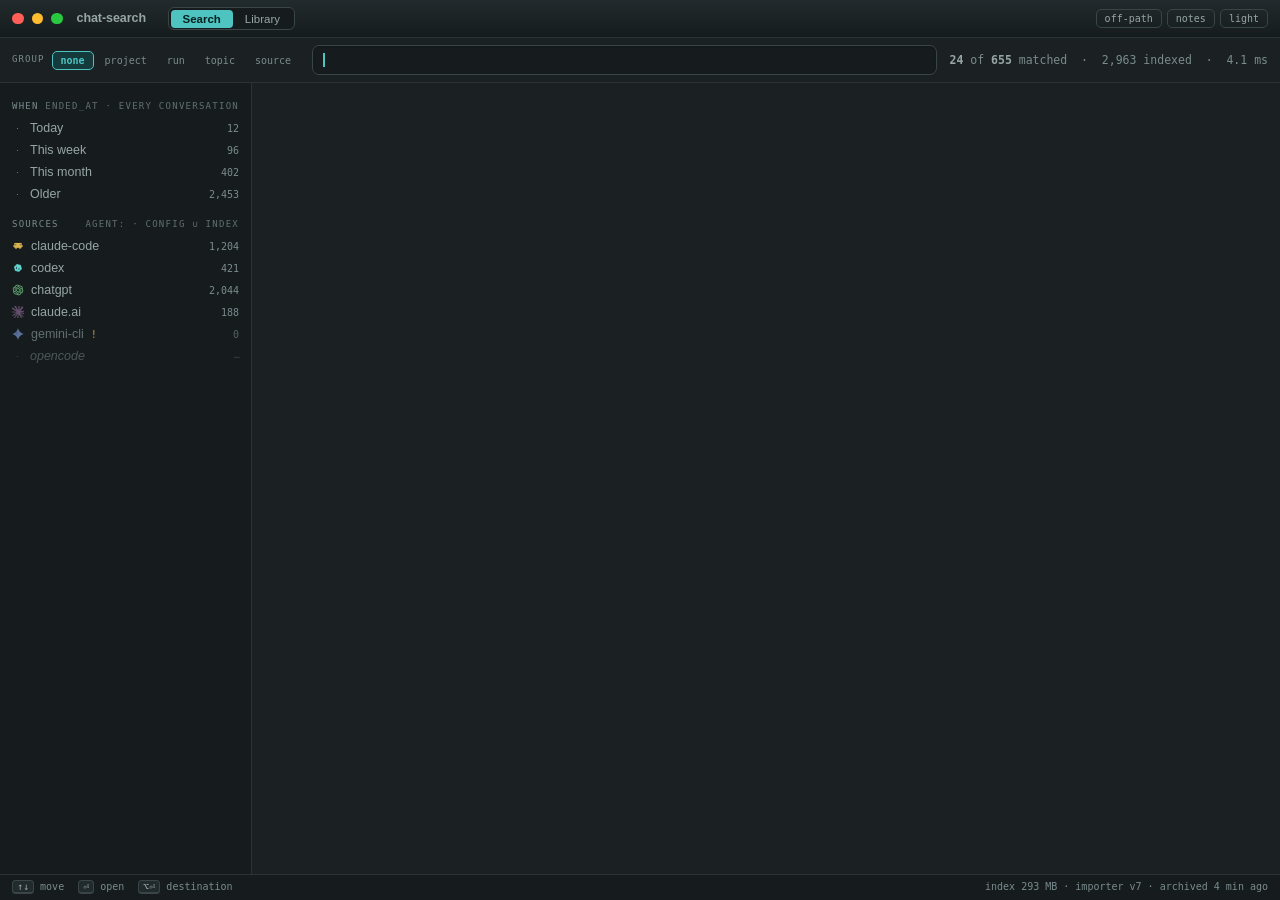
==== commit 64efa5a0: "docs(poc/ui): six directions, and what re-solving cost each ported palette The prototype claimed fou" ====
--- a/poc/ui/index.html
+++ b/poc/ui/index.html
@@ -8,7 +8,7 @@
 <link rel="stylesheet" href="styles.css" />
 <!-- Token overrides only, and none of them apply without ?dir=<name> on the URL.
      Loading it unconditionally is what makes trying a direction a reload rather
-     than an edit; see directions.html for all four side by side. -->
+     than an edit; see directions.html for all six side by side. -->
 <link rel="stylesheet" href="directions.css" />
 </head>
 <body>
--- a/poc/ui/styles.css
+++ b/poc/ui/styles.css
@@ -146,7 +146,7 @@
 /* Everything above is colour. Everything here is the rest of what a visual pass gets
    to touch — type sizes, radii, the row's rhythm, the ribbon's geometry — pulled out
    of the rules below so that a *direction* can be a set of token values rather than a
-   fork of this file. `directions.css` holds four of them and `directions.html` shows
+   fork of this file. `directions.css` holds six of them and `directions.html` shows
    them on the row and the ribbon at real size; chat-search-4ar.11 is the argument for
    why that is the shape.
 
--- a/poc/ui/directions.css
+++ b/poc/ui/directions.css
@@ -2,11 +2,18 @@
    chat-search — visual directions
    =============================================================================
 
-   Four answers to the same interface. Nothing here changes what is in a row, how
+   Six answers to the same interface. Nothing here changes what is in a row, how
    panes are arranged, or how anything is grouped — those came out of measuring the
    corpus and re-litigating them in a visual pass would spend the measurement. This
    file may only set tokens declared in styles.css: palette, type faces and sizes,
    spacing, radii, and how much contrast separates one thing from another.
+
+   Four of the six were designed here. The last two are ports of palettes designed
+   elsewhere — Gruvbox and Solarized — and both carry `-derived` because neither
+   holds the ramp as published: every hue in them is the original's and not one
+   lightness is. `chat-search-me9.8.12` measured what that costs, and
+   `docs/DECISIONS.md` ADR 25 says why a direction the app ships has no choice about
+   it while a theme you load off your own disk does.
 
    Two findings have to survive whichever one is chosen, and both are easy to lose to
    a prettier palette:
@@ -386,3 +393,210 @@
   --src-claude-ai:   #6d4b76;
   --src-gemini:      #4a5c85;
 }
+
+
+/* --------------------------------------------------------- gruvbox-derived --- */
+/* Gruvbox, on the only terms a shipped direction is available on. The four grounds
+   and every accent below are published values, unaltered; the eight tokens the ramp
+   and the AA floor fence are Gruvbox's *hues* at lightnesses palette.py solved, and
+   the published lightnesses are gone. That is what `-derived` says, and the distance
+   is small: Gruvbox's dark side already carries an even ramp at 1.77x 1.78x 1.82x,
+   sitting about 1.11x above the targets, and its light side is 0.09 out.
+
+   Where a token is not fenced it is a published Gruvbox colour, and the trailing
+   comments say which. Where one had to be invented — the two selection grounds, the
+   match ground, one rule — it is Gruvbox's own hue at a lightness this interface
+   needed, because inventing from the incumbent's greys is how a port ends up reading
+   as `terminal` wearing a costume.
+
+   No type and no geometry: this is a colour port, so it takes the incumbent's scale
+   and rhythm whole and rows-per-screen does not move. */
+.dir-gruvbox-derived.theme-dark {
+  color-scheme: dark;
+
+  /* bg0_s over bg0 over bg0_h. Gruvbox publishes three dark grounds and they already
+     fall in the order this interface wants: the soft one is the page, the hard one is
+     the ribbon's track, and nothing had to be made up. */
+  --bg:      #32302f;  /* bg0_s */
+  --panel:   #282828;  /* bg0 */
+  --panel-2: #3c3836;  /* bg1 */
+  --panel-3: #504945;  /* bg2 */
+  --ink:     #ebdbb2;  /* fg1 */
+  --ink-2:   #bdae93;  /* fg3 */
+  /* gray's hue, solved. Published `gray` is 4.47:1 on the page and 3.16:1 on the
+     drawer, and the drawer is where most of this tier lands. */
+  --ink-3:   #a4978b;
+  --rule:    #3c3836;  /* bg1 */
+  --rule-2:  #504945;  /* bg2 */
+
+  /* Gruvbox has exactly one cool accent, so selection takes the blue's hue and the
+     Gemini badge below keeps the published bright blue itself — told apart by
+     lightness, which is what the incumbent already does with its teal. */
+  --sel:     #79bfc3;
+  --sel-bg:  #193031;
+  --sel-ink: #0a191a;
+  --hit:     #fabd2f;  /* bright yellow */
+  --hit-bg:  #413310;
+  --err:     #fb4934;  /* bright red */
+  --ok:      #b8bb26;  /* bright green */
+
+  --map-bg:     #1d2021;  /* bg0_h */
+  --k-tool:     #5c544c;
+  --k-reason:   #c25d78;
+  --k-user:     #83ba70;
+  --k-agent:    #efe5c8;
+  --act-look:   #49443f;
+  --act-run:    #5c544c;
+  --act-change: #507642;
+  --k-tool-ink: #a89984;  /* fg4 */
+
+  --src-claude-code: #fe8019;  /* bright orange */
+  --src-codex:       #8ec07c;  /* bright aqua */
+  --src-chatgpt:     #b8bb26;  /* bright green */
+  --src-claude-ai:   #d3869b;  /* bright purple */
+  --src-gemini:      #83a598;  /* bright blue */
+}
+
+/* Gruvbox publishes faded accents for its light side rather than reusing the bright
+   ones, so this is a second palette and not the one above inverted — the hues differ,
+   not only the lightnesses. */
+.dir-gruvbox-derived.theme-light {
+  color-scheme: light;
+
+  --bg:      #f9f5d7;  /* bg0_h */
+  --panel:   #fbf1c7;  /* bg0 */
+  --panel-2: #f2e5bc;  /* bg0_s */
+  --panel-3: #ebdbb2;  /* bg1 */
+  --ink:     #282828;  /* fg0 */
+  --ink-2:   #504945;  /* fg2 */
+  --ink-3:   #776a5f;
+  --rule:    #ede2c0;
+  --rule-2:  #d5c4a1;  /* bg2 */
+
+  --sel:     #076678;  /* faded blue */
+  --sel-bg:  #cbe6eb;
+  --sel-ink: #fbf1c7;  /* bg0 */
+  --hit:     #b57614;  /* faded yellow */
+  --hit-bg:  #f1e1b1;
+  --err:     #9d0006;  /* faded red */
+  --ok:      #79740e;  /* faded green */
+
+  --map-bg:     #f2e5bc;  /* bg0_s */
+  --k-tool:     #a6998e;
+  --k-reason:   #ae4b8a;
+  --k-user:     #295038;
+  --k-agent:    #231e1b;
+  --act-look:   #b8b0a9;
+  --act-run:    #a6998e;
+  --act-change: #4d8e66;
+  --k-tool-ink: #665c54;  /* fg3 */
+
+  --src-claude-code: #af3a03;  /* faded orange */
+  --src-codex:       #427b58;  /* faded aqua */
+  --src-chatgpt:     #79740e;  /* faded green */
+  --src-claude-ai:   #8f3f71;  /* faded purple */
+  --src-gemini:      #076678;  /* faded blue */
+}
+
+
+/* ------------------------------------------------------- solarized-derived --- */
+/* Solarized, and this one is a rebuild rather than a nudge. No assignment of its
+   sixteen published colours makes an even ramp at all — the best available is 1.46x
+   1.38x 2.18x, because nothing sits between base1 at 5.61:1 and base2 at 12.25:1 —
+   so every kind here is a Solarized hue at a lightness Solarized does not publish.
+
+   Two consequences worth naming, because both are the palette rather than the port.
+   Its comments tier is the one it designates for secondary content and it reads
+   2.42:1 on base02; solved to the 4.6 floor it comes back brighter than Solarized's
+   own body text. And Solarized publishes two foreground tiers per ground where this
+   interface has three, so the middle one is invented on both sides — the only tokens
+   here that are neither published nor solved, besides the grounds noted below.
+
+   The five source badges are Solarized's accents exactly as published, on both sides,
+   because nothing fences a badge and holding them still is the strongest claim this
+   port can make about being Solarized at all. */
+.dir-solarized-derived.theme-dark {
+  color-scheme: dark;
+
+  /* The one direction here whose panel is *lighter* than its background, because that
+     is what Solarized's own "background highlights" tier is for. The track is the
+     invention: the darkest colour Solarized publishes is the page itself, and a ribbon
+     needs a ground its kinds can climb away from, so it is base03's hue and saturation
+     one step down. */
+  --bg:      #002b36;  /* base03 */
+  --panel:   #073642;  /* base02 */
+  --panel-2: #0c4655;
+  --panel-3: #1a5566;
+  --ink:     #eee8d5;  /* base2 */
+  --ink-2:   #a6b4b5;
+  --ink-3:   #879ea4;
+  --rule:    #0c3e4b;
+  --rule-2:  #194a57;
+
+  /* Blue's hue lifted, because published blue at 4.5:1 would want a selection ground
+     darker than the page it sits on. */
+  --sel:     #5aace7;
+  --sel-bg:  #0c3245;
+  --sel-ink: #002b36;  /* base03 */
+  --hit:     #b58900;  /* yellow */
+  --hit-bg:  #3d2f05;
+  --err:     #dc322f;  /* red */
+  --ok:      #859900;  /* green */
+
+  --map-bg:     #001e26;
+  --k-tool:     #44555a;
+  --k-reason:   #6d72c5;
+  --k-user:     #36baaf;
+  --k-agent:    #dce0e0;
+  --act-look:   #394347;
+  --act-run:    #44555a;
+  --act-change: #2b736d;
+  --k-tool-ink: #8eabb4;
+
+  --src-claude-code: #cb4b16;  /* orange */
+  --src-codex:       #2aa198;  /* cyan */
+  --src-chatgpt:     #859900;  /* green */
+  --src-claude-ai:   #d33682;  /* magenta */
+  --src-gemini:      #268bd2;  /* blue */
+}
+
+/* Solarized's greys change temperature between its sides — hue 192 on the dark one,
+   hue 45 on the light one — so the grounds do here too, and the track is a step below
+   base2 on base2's own warm hue rather than a step below base03 on its cool one. */
+.dir-solarized-derived.theme-light {
+  color-scheme: light;
+
+  --bg:      #fdf6e3;  /* base3 */
+  --panel:   #eee8d5;  /* base2 */
+  --panel-2: #e9dfc4;
+  --panel-3: #ddd2b0;
+  --ink:     #002b36;  /* base03 */
+  --ink-2:   #3b4e54;
+  --ink-3:   #556a71;
+  --rule:    #ece5d0;
+  --rule-2:  #dfd5b9;
+
+  --sel:     #0b578e;
+  --sel-bg:  #cfe0ed;
+  --sel-ink: #fdf6e3;  /* base3 */
+  --hit:     #b58900;  /* yellow */
+  --hit-bg:  #f4e2af;
+  --err:     #dc322f;  /* red */
+  --ok:      #859900;  /* green */
+
+  --map-bg:     #e8e0c8;
+  --k-tool:     #849ba2;
+  --k-reason:   #5e62bf;
+  --k-user:     #154d49;
+  --k-agent:    #031e25;
+  --act-look:   #a0b0b4;
+  --act-run:    #849ba2;
+  --act-change: #2e8b83;
+  --k-tool-ink: #49666e;
+
+  --src-claude-code: #cb4b16;  /* orange */
+  --src-codex:       #2aa198;  /* cyan */
+  --src-chatgpt:     #859900;  /* green */
+  --src-claude-ai:   #d33682;  /* magenta */
+  --src-gemini:      #268bd2;  /* blue */
+}
